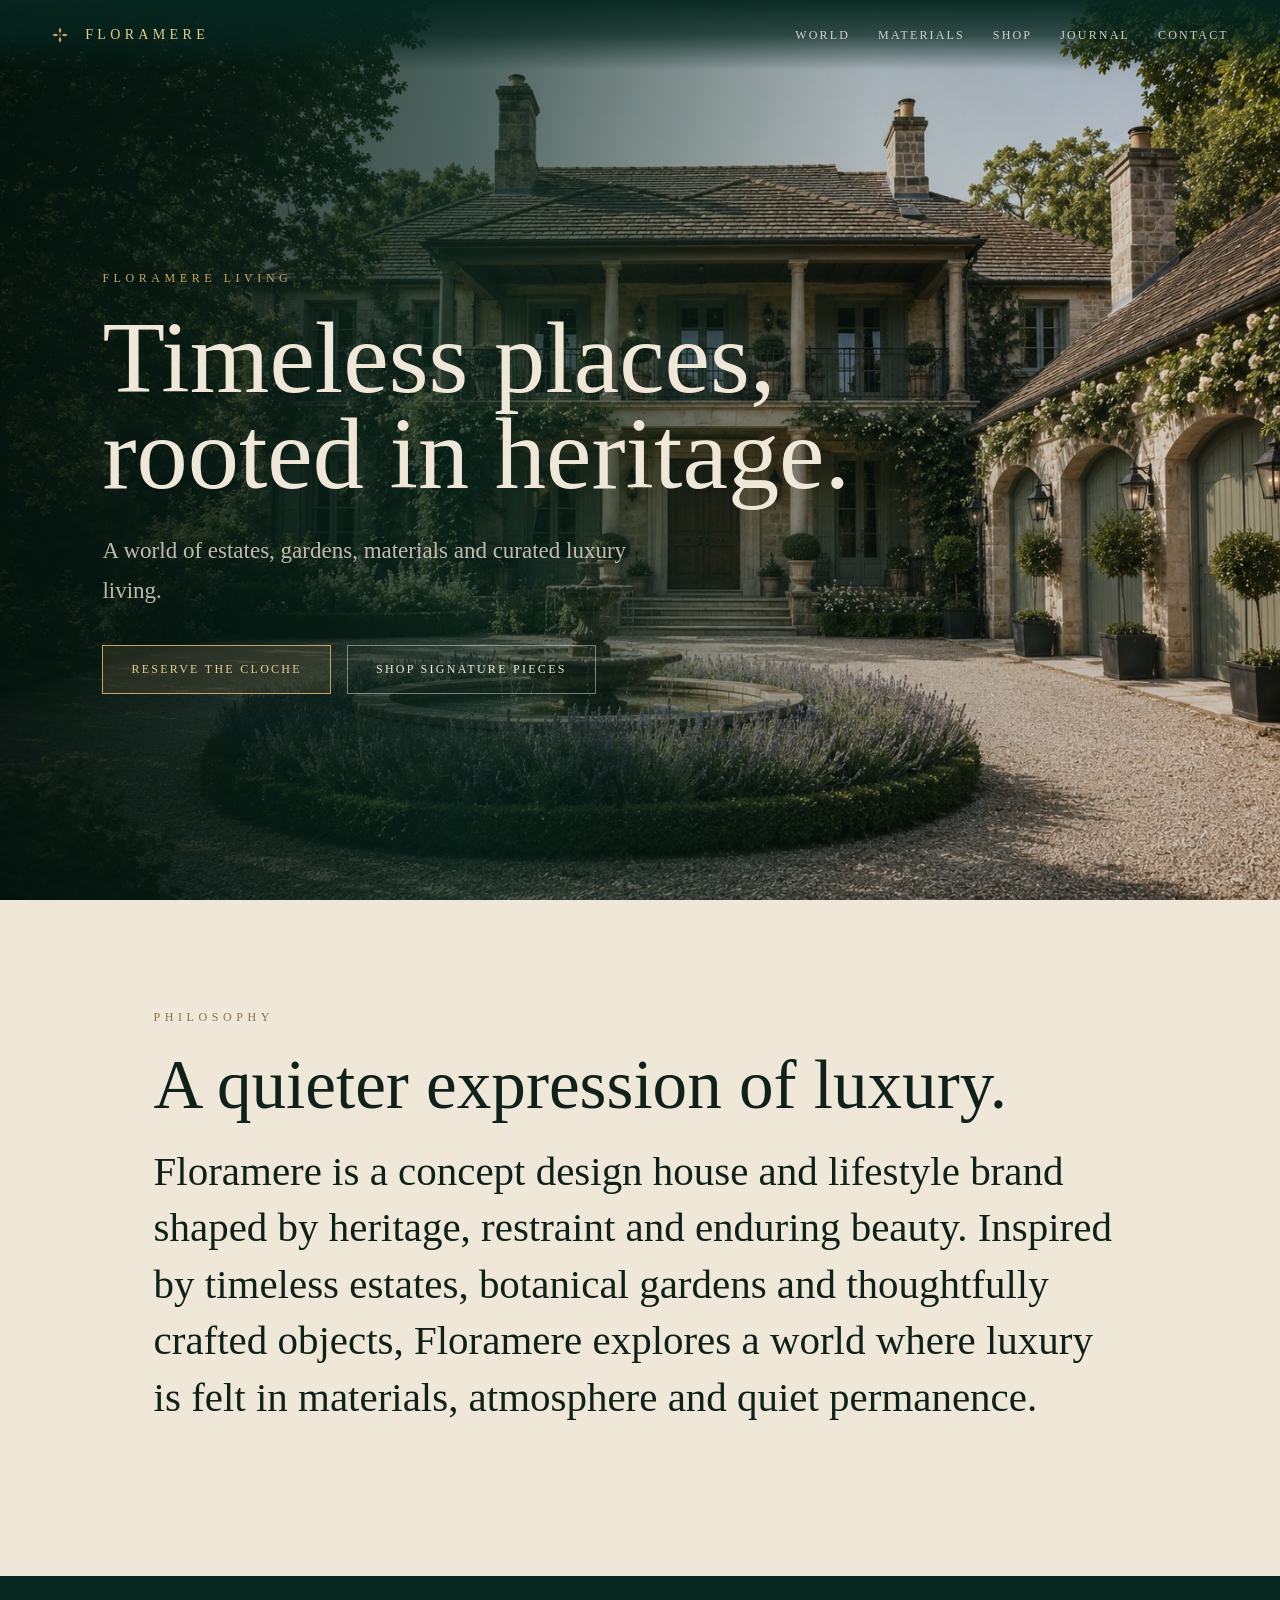
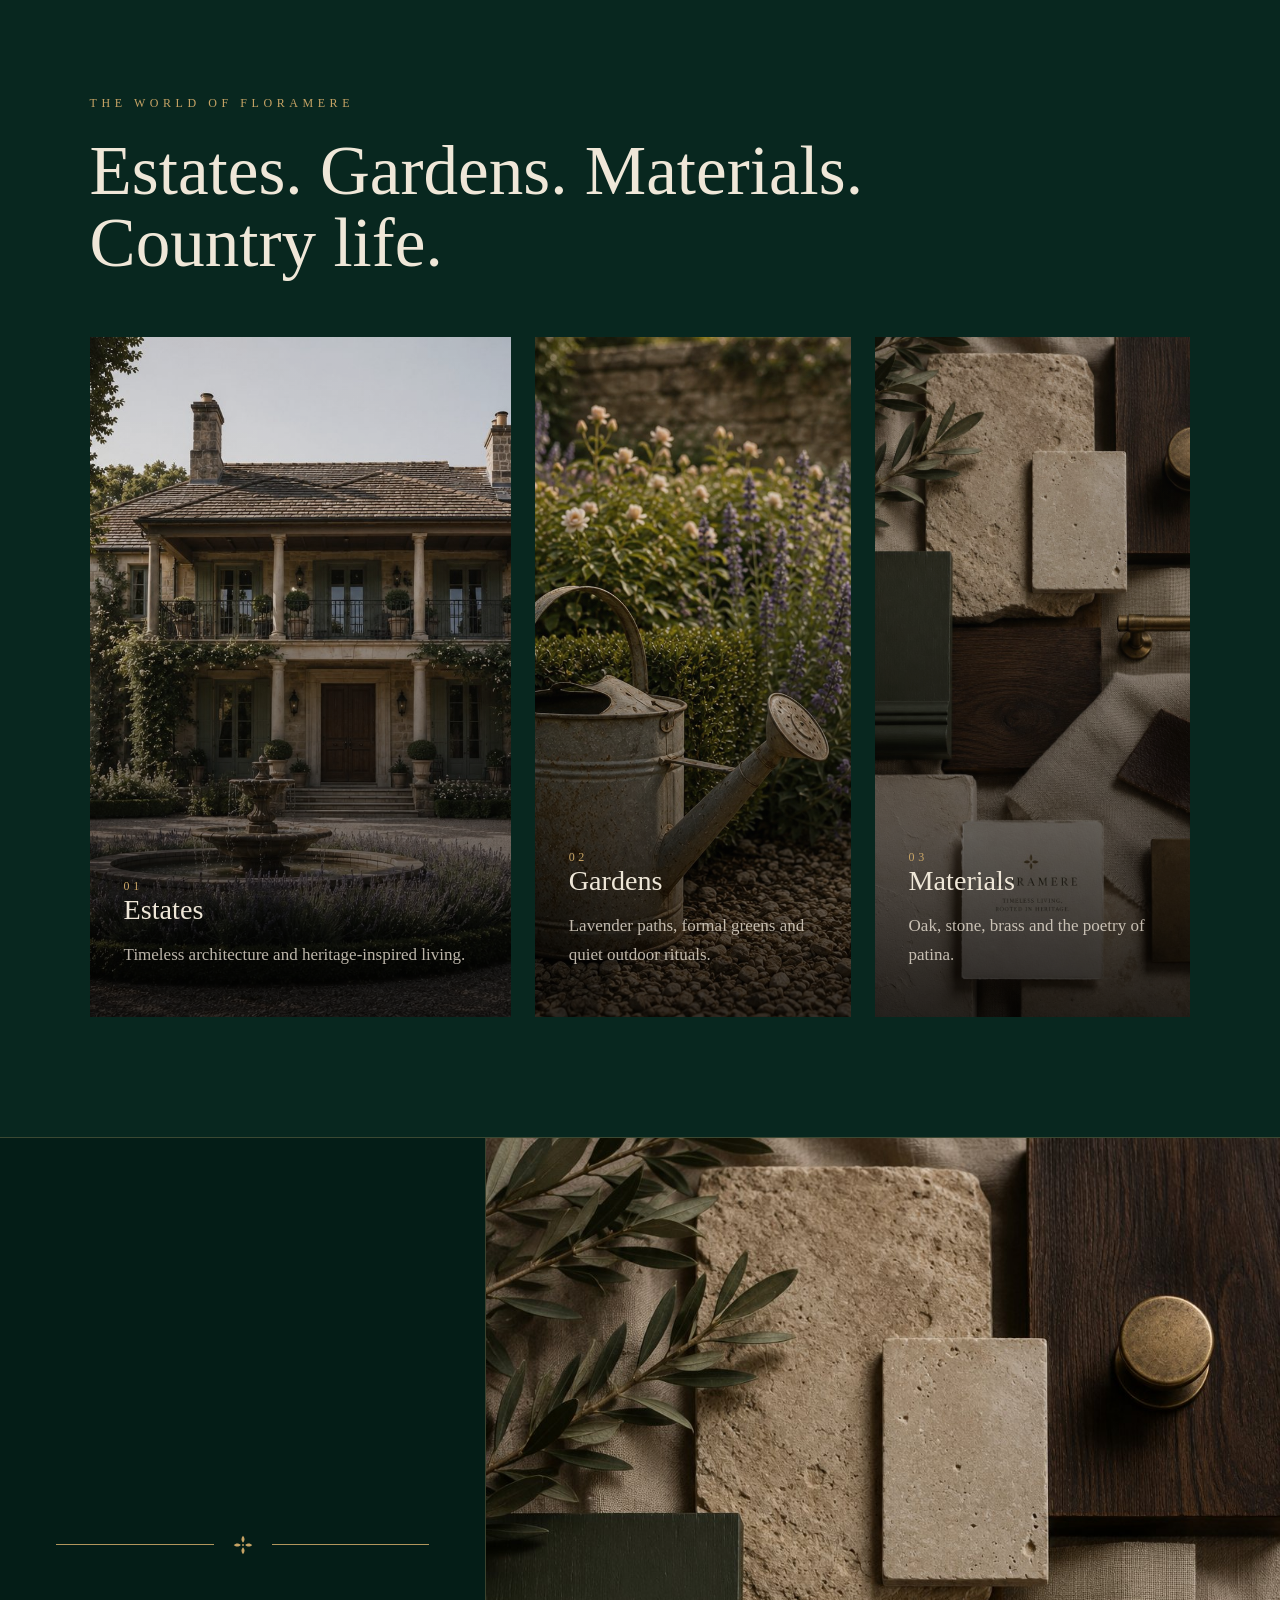
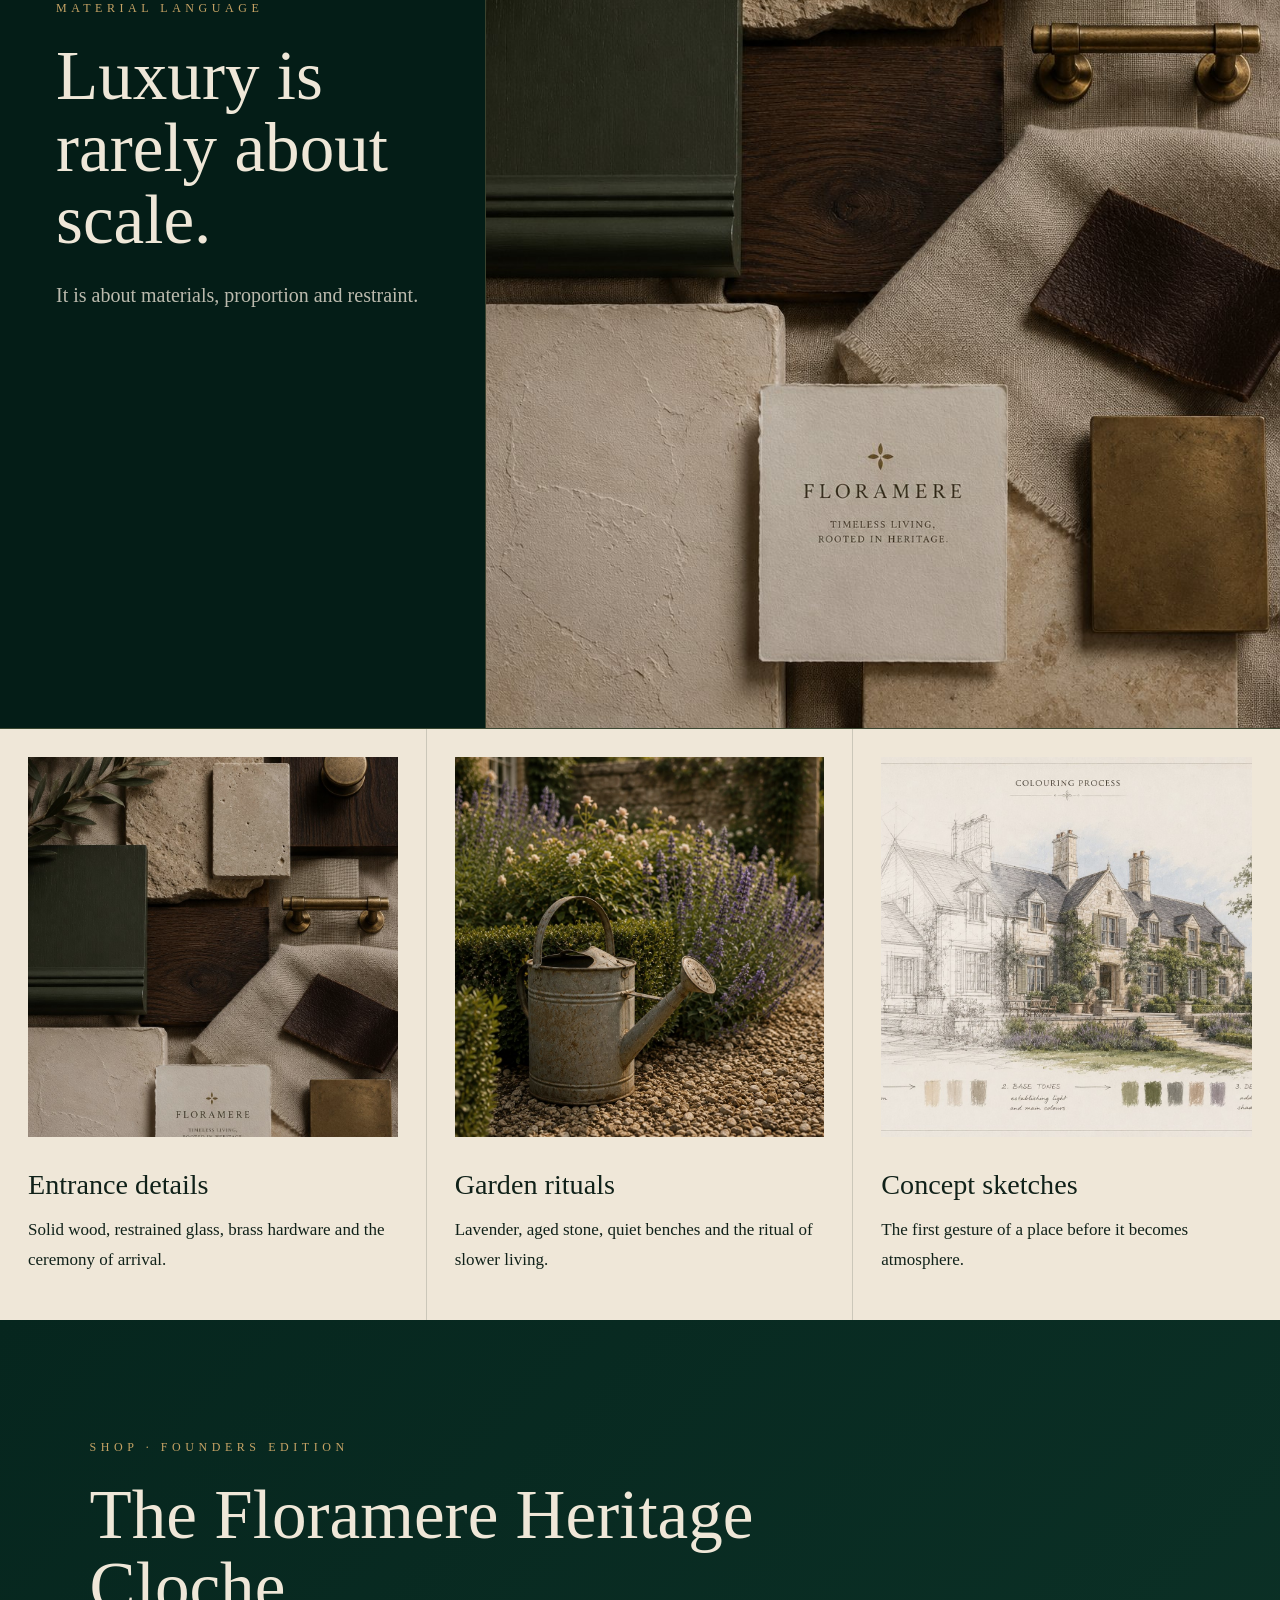
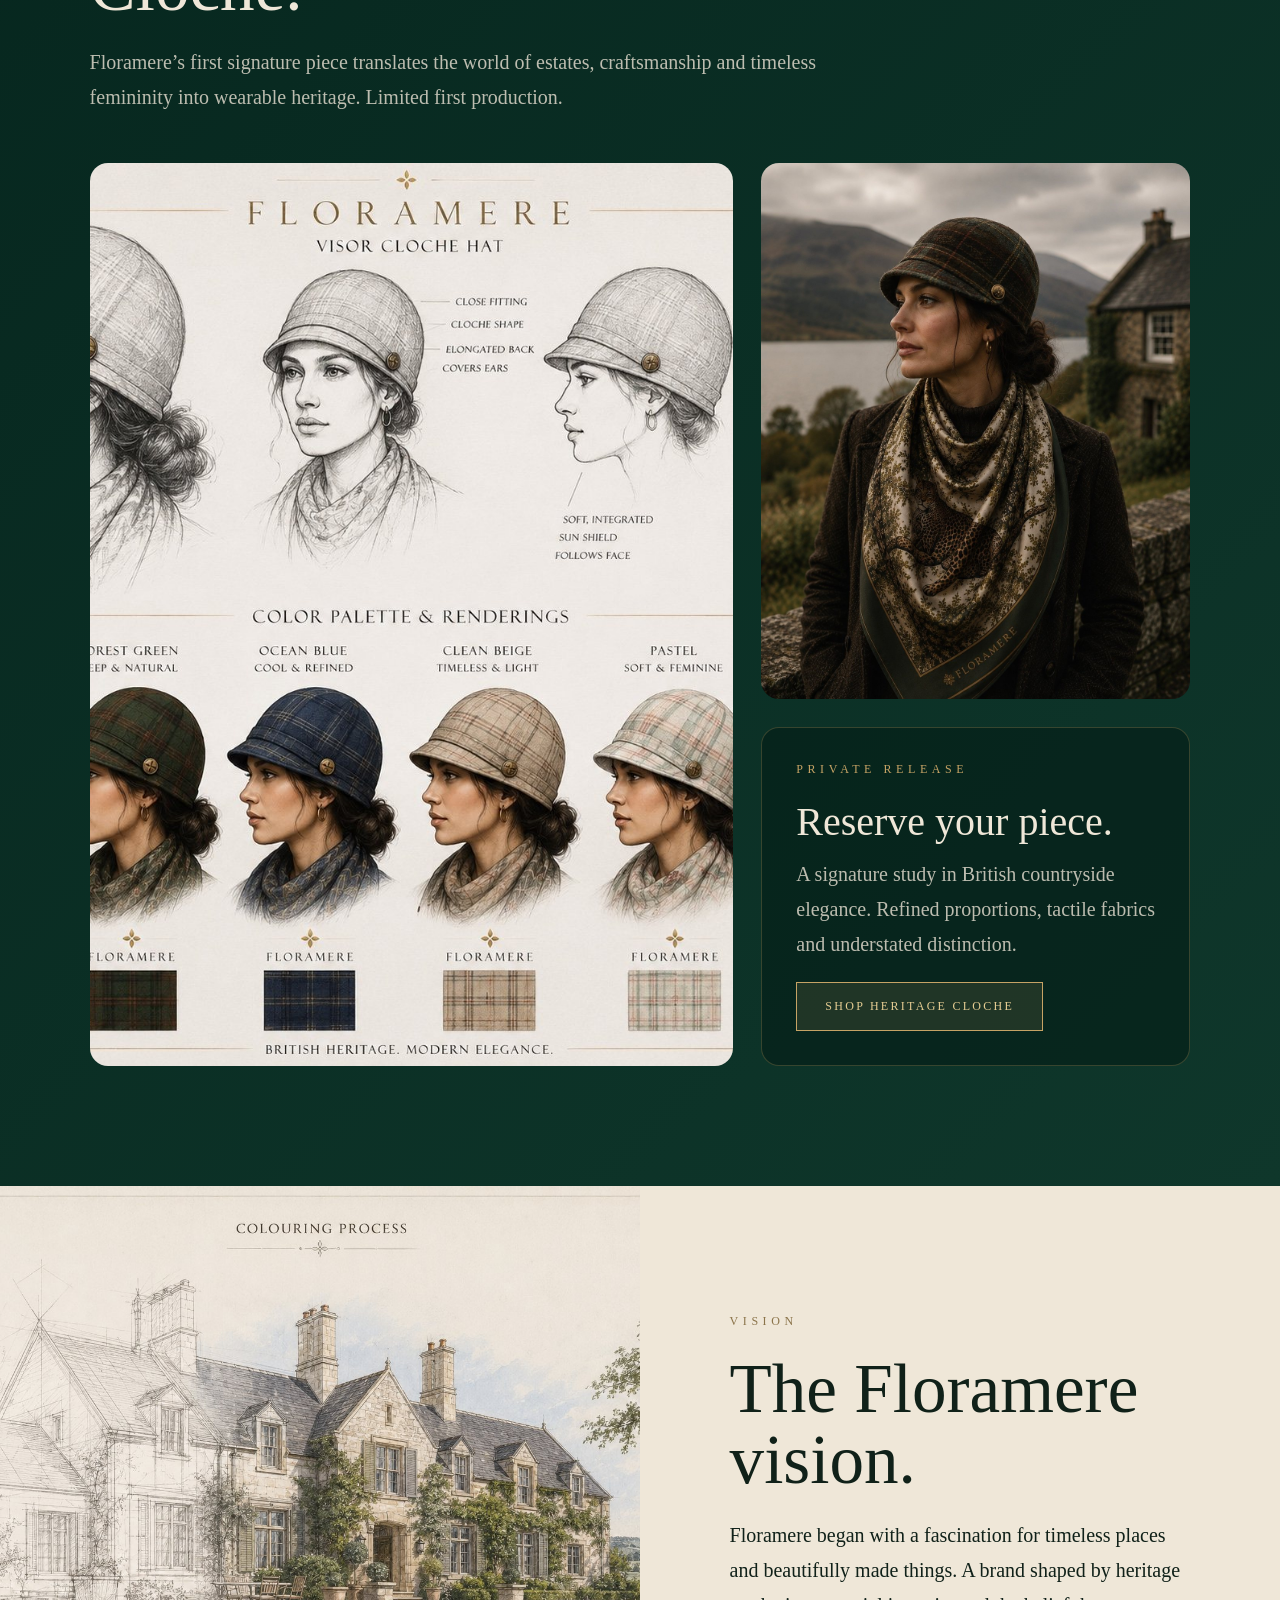
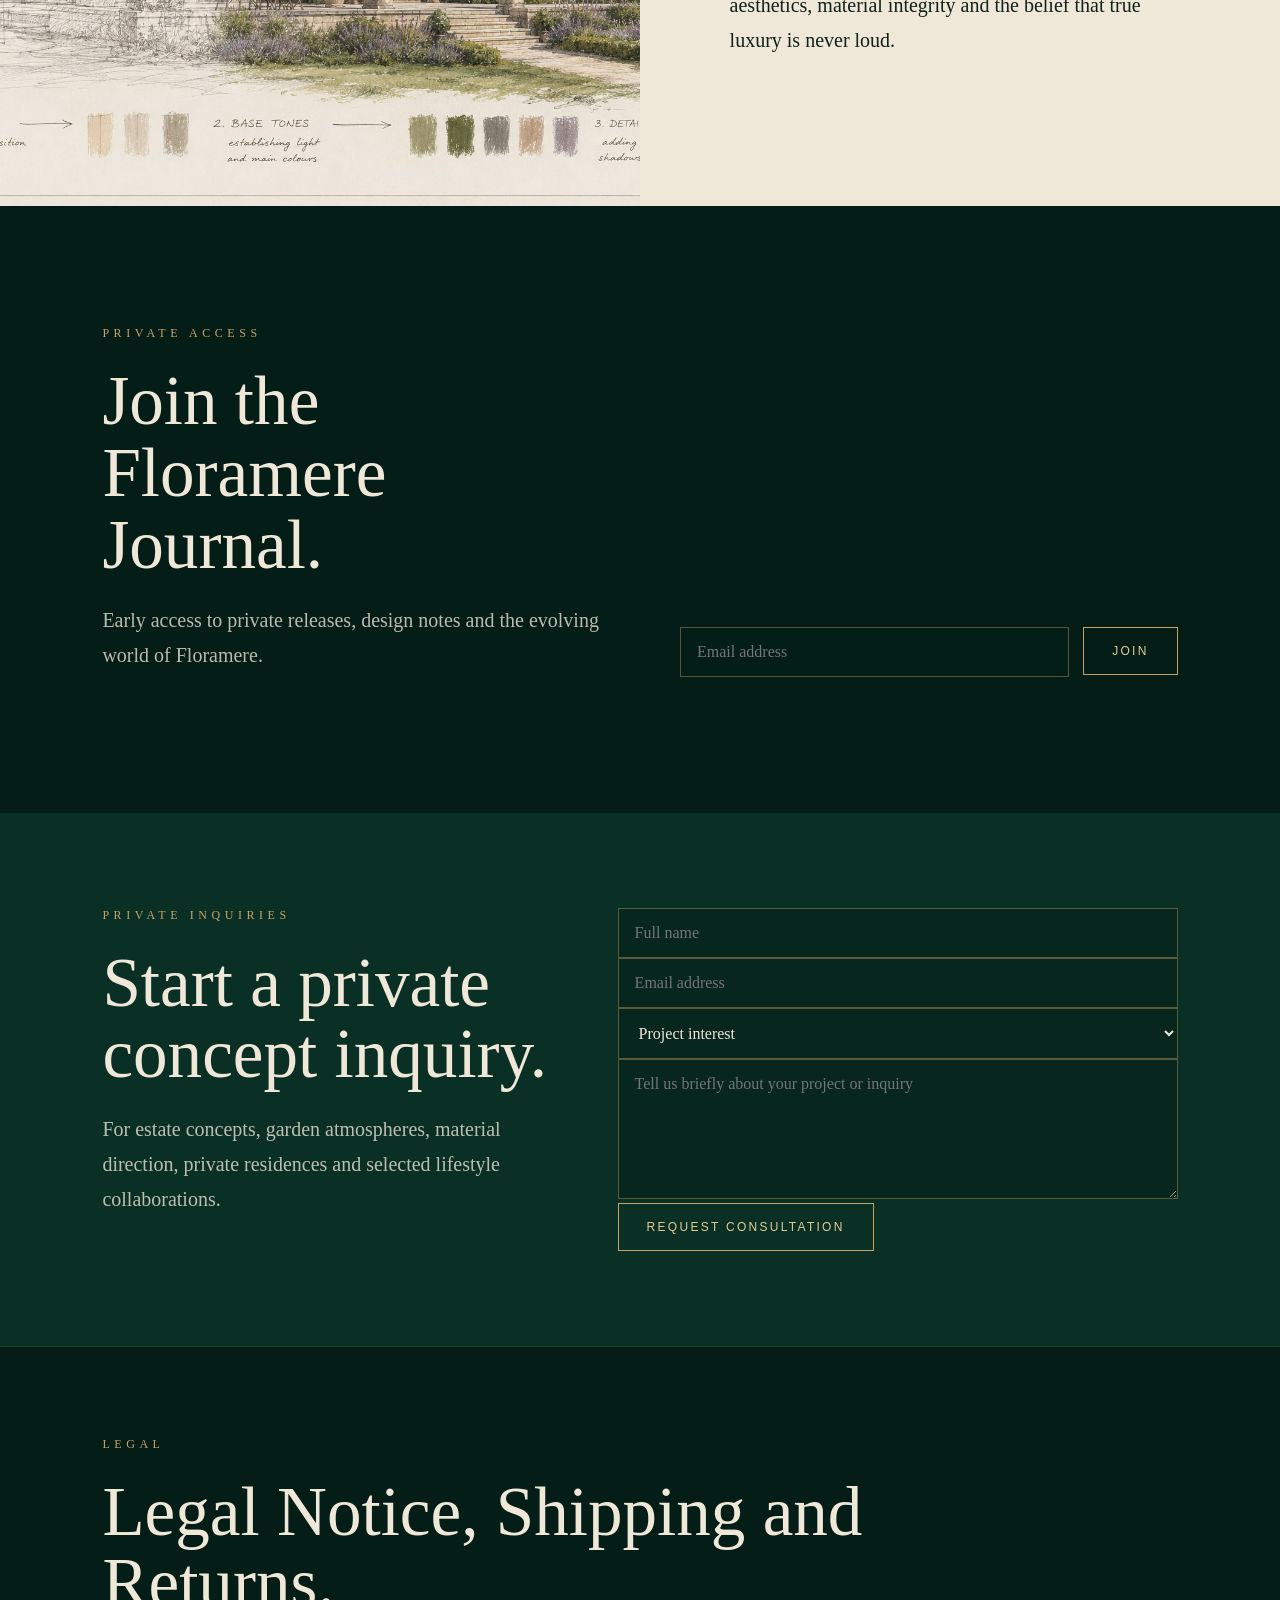
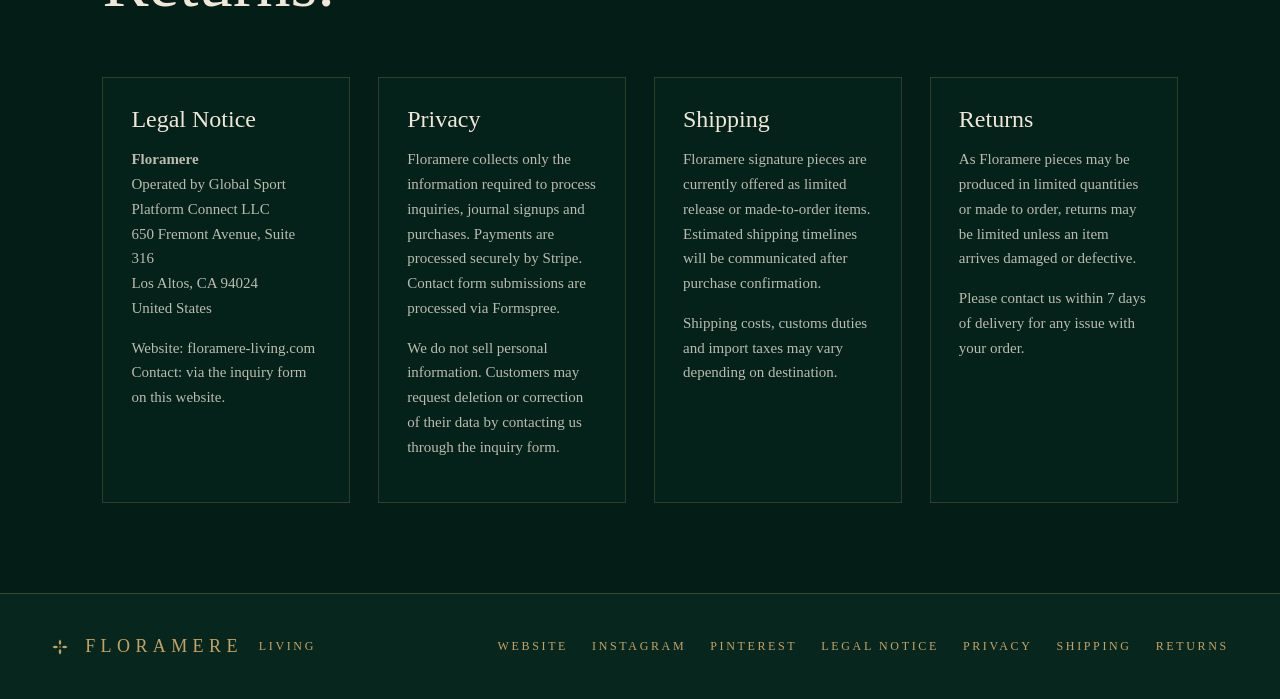
==== index.html @ 94f35c00 "Rollback to full Floramere shop page" ====
<!doctype html>
<html lang="en">
<head>
<meta charset="utf-8">
<meta name="viewport" content="width=device-width,initial-scale=1">
<title>Floramere Living</title>
<meta name="description" content="Floramere Living is a concept design house and lifestyle brand shaped by heritage, gardens, materials and quiet luxury.">
<link rel="icon" href="favicon.svg" type="image/svg+xml">
<style>
:root{--emerald:#06261e;--emerald2:#0a3025;--gold:#c6a365;--gold2:#e4cc92;--cream:#efe7d8;--ink:#102119;--muted:rgba(239,231,216,.78)}
*{box-sizing:border-box}html{scroll-behavior:smooth}body{margin:0;background:var(--emerald);color:var(--cream);font-family:Georgia,"Times New Roman",serif}
a{color:inherit}.symbol{width:18px;height:18px;color:var(--gold);display:inline-block;vertical-align:middle;flex:0 0 18px}
.nav{position:fixed;top:0;left:0;right:0;z-index:50;display:flex;justify-content:space-between;align-items:center;padding:26px clamp(24px,4vw,64px);background:linear-gradient(to bottom,rgba(6,38,30,.96),rgba(6,38,30,.72),transparent)}
.brand{display:flex;align-items:center;gap:16px;text-decoration:none;color:var(--gold2);letter-spacing:.31em;font-size:14px}.nav nav{display:flex;gap:28px}.nav nav a{color:rgba(239,231,216,.86);text-decoration:none;text-transform:uppercase;letter-spacing:.18em;font-size:12px}
.hero{min-height:100vh;position:relative;display:flex;align-items:center;padding:155px clamp(28px,8vw,120px) 90px;background-image:linear-gradient(90deg,rgba(4,20,15,.88) 0%,rgba(6,38,30,.68) 36%,rgba(6,38,30,.20) 68%,rgba(6,38,30,.06) 100%),url('hero-estate.jpg');background-size:cover;background-position:center;background-repeat:no-repeat}
.hero-copy{max-width:820px;position:relative;z-index:2}.eyebrow{color:var(--gold);text-transform:uppercase;letter-spacing:.38em;font-size:12px;margin-bottom:24px}.eyebrow.dark{color:#8b744a}
h1,h2,h3,p{margin-top:0}h1{font-size:clamp(54px,8vw,116px);font-weight:400;line-height:.94;margin-bottom:28px}h2{font-size:clamp(38px,5.4vw,72px);font-weight:400;line-height:1.04;margin-bottom:22px}h3{font-size:clamp(25px,2.2vw,36px);font-weight:400;margin-bottom:14px}
p{font-size:20px;line-height:1.75;color:var(--muted)}.hero p{font-size:23px;max-width:560px}.hero-actions{display:flex;gap:16px;flex-wrap:wrap;margin-top:34px}
.button,button{display:inline-block;border:1px solid var(--gold);padding:16px 28px;text-decoration:none;color:var(--gold2);background:transparent;text-transform:uppercase;letter-spacing:.19em;font-size:12px;cursor:pointer}.button.primary,button:hover,.button:hover{background:rgba(198,163,101,.13)}.button.ghost{border-color:rgba(239,231,216,.48);color:var(--cream)}
.philosophy{padding:110px clamp(28px,12vw,180px);background:var(--cream);color:var(--ink)}.philosophy h2,.philosophy p{color:var(--ink)}.philosophy p{font-size:clamp(27px,3.2vw,46px);line-height:1.38;max-width:1180px}
.world{padding:120px clamp(28px,7vw,110px);background:#08271f}.section-title{max-width:900px;margin-bottom:58px}.world-grid{display:grid;grid-template-columns:1.2fr .9fr .9fr;gap:24px}
.world-card{position:relative;overflow:hidden;min-height:560px;background:#041d17}.world-card.large{min-height:680px}.world-card img{position:absolute;inset:0;width:100%;height:100%;object-fit:cover;filter:saturate(.9) contrast(.97)}.world-card:after{content:"";position:absolute;inset:0;background:linear-gradient(to top,rgba(0,0,0,.76),rgba(0,0,0,.08) 65%)}.card-copy{position:absolute;z-index:2;left:34px;right:34px;bottom:30px}.world-card span{color:var(--gold);letter-spacing:.3em;font-size:12px}.world-card p{font-size:17px;max-width:360px}
.materials{display:grid;grid-template-columns:38% 62%;min-height:720px;border-top:1px solid rgba(198,163,101,.28);border-bottom:1px solid rgba(198,163,101,.28)}.materials-copy{padding:90px 56px;background:#041d17;display:flex;flex-direction:column;justify-content:center;border-right:1px solid rgba(198,163,101,.28)}
.lockup{display:grid;grid-template-columns:1fr auto 1fr;align-items:center;gap:18px;margin-bottom:45px;color:var(--gold)}.lockup:before,.lockup:after{content:"";height:1px;background:var(--gold);opacity:.9}.lockup .symbol{width:22px;height:22px}.material-visual img{width:100%;height:100%;object-fit:cover;display:block}
.details{display:grid;grid-template-columns:repeat(3,1fr);background:var(--cream);color:var(--ink)}.details article{padding:28px;border-right:1px solid rgba(16,33,25,.16)}.details article:last-child{border-right:0}.details img{width:100%;height:380px;object-fit:cover;margin-bottom:28px;filter:saturate(.9)}.details h3,.details p{color:var(--ink)}.details p{font-size:17px}
.collections{padding:120px clamp(28px,7vw,110px);background:linear-gradient(135deg,#06261e,#0f372b)}.collections-copy{max-width:760px;margin-bottom:48px}.signature-grid{display:grid;grid-template-columns:1.5fr 1fr;gap:28px;align-items:stretch}.signature-grid img{width:100%;height:100%;object-fit:cover;border-radius:18px;display:block}.signature-side{display:grid;gap:28px;grid-template-rows:1fr auto}.signature-card{background:rgba(4,29,23,.6);border:1px solid rgba(198,163,101,.25);padding:34px;border-radius:18px}.signature-card h3{font-size:40px;line-height:1.05;margin:12px 0 14px}
.founder{display:grid;grid-template-columns:1fr 1fr;background:var(--cream);color:var(--ink)}.founder img{width:100%;height:100%;min-height:620px;object-fit:cover}.founder-copy{padding:100px clamp(34px,7vw,110px);align-self:center}.founder-copy h2,.founder-copy p{color:var(--ink)}
.journal{display:grid;grid-template-columns:1fr 1fr;gap:80px;align-items:end;padding:120px clamp(28px,8vw,120px);background:#041d17}.journal form{display:grid;grid-template-columns:1fr auto;gap:14px;align-items:start}.journal input,.contact input,.contact select,.contact textarea{width:100%;border:1px solid rgba(198,163,101,.42);background:rgba(4,29,23,.45);color:var(--cream);padding:15px 16px;font:16px Georgia,"Times New Roman",serif;outline:none}.form-status{grid-column:1/-1;margin:2px 0 0;font-size:14px;color:var(--gold2)}
.contact{display:grid;grid-template-columns:1fr minmax(320px,560px);gap:70px;align-items:start;padding:95px clamp(28px,8vw,120px);background:var(--emerald2)}.contact textarea{min-height:140px;resize:vertical}
.legal{padding:90px clamp(28px,8vw,120px);background:#041d17;border-top:1px solid rgba(198,163,101,.22)}.legal-grid{display:grid;grid-template-columns:repeat(4,1fr);gap:28px}.legal-card{border:1px solid rgba(198,163,101,.22);padding:28px;background:rgba(6,38,30,.45)}.legal-card h3{font-size:24px}.legal-card p{font-size:15px;line-height:1.65}
footer{display:flex;justify-content:space-between;gap:30px;align-items:center;padding:42px clamp(28px,4vw,64px);border-top:1px solid rgba(198,163,101,.28);color:var(--gold);text-transform:uppercase;letter-spacing:.22em;font-size:12px}.footer-brand{display:flex;align-items:center;gap:16px}footer strong{font-weight:400;font-size:18px;letter-spacing:.3em}.footer-links{display:flex;gap:24px;flex-wrap:wrap}.footer-links a{color:var(--gold);text-decoration:none}
@media(max-width:980px){.nav nav{display:none}.world-grid,.materials,.founder,.journal,.contact,.signature-grid,.legal-grid{grid-template-columns:1fr}.details{grid-template-columns:1fr 1fr}.world-card.large,.world-card{min-height:500px}.signature-card h3{font-size:30px}}
@media(max-width:640px){.nav{padding:22px 24px}.brand{font-size:13px}.hero{padding:135px 26px 70px;background-position:center}.world,.collections,.journal,.contact,.legal{padding:80px 26px}.philosophy{padding:78px 26px}.world-grid,.details{grid-template-columns:1fr}.world-card,.world-card.large{min-height:430px}.details article{border-right:0;border-bottom:1px solid rgba(16,33,25,.16)}.journal form{grid-template-columns:1fr}.journal button,.contact button{width:100%}footer{display:block;line-height:2.2}.footer-links{display:block}}
</style></head>

<body>
<header class="nav">
<a class="brand" href="#top">
<svg class="symbol" viewBox="0 0 100 100"><g fill="currentColor"><path d="M50 8 C59 18,60 29,50 40 C40 29,41 18,50 8Z"/><path d="M92 50 C82 59,71 60,60 50 C71 40,82 41,92 50Z"/><path d="M50 92 C41 82,40 71,50 60 C60 71,59 82,50 92Z"/><path d="M8 50 C18 41,29 40,40 50 C29 60,18 59,8 50Z"/><circle cx="50" cy="50" r="4.2"/></g></svg>
<span>FLORAMERE</span>
</a>
<nav>
<a href="#world">World</a>
<a href="#materials">Materials</a>
<a href="#collections">Shop</a>
<a href="#journal">Journal</a>
<a href="#contact">Contact</a>
</nav>
</header>

<main id="top">
<section class="hero">
<div class="hero-copy">
<div class="eyebrow">Floramere Living</div>
<h1>Timeless places,<br>rooted in heritage.</h1>
<p>A world of estates, gardens, materials and curated luxury living.</p>
<div class="hero-actions">
<a class="button primary" href="https://buy.stripe.com/00w3cvcZW9uw9nacsJ1Fe00" target="_blank" rel="noopener">Reserve the Cloche</a>
<a class="button ghost" href="#collections">Shop Signature Pieces</a>
</div>
</div>
</section>

<section class="philosophy">
<div class="eyebrow dark">Philosophy</div>
<h2>A quieter expression of luxury.</h2>
<p>Floramere is a concept design house and lifestyle brand shaped by heritage, restraint and enduring beauty. Inspired by timeless estates, botanical gardens and thoughtfully crafted objects, Floramere explores a world where luxury is felt in materials, atmosphere and quiet permanence.</p>
</section>

<section class="world" id="world">
<div class="section-title">
<div class="eyebrow">The World of Floramere</div>
<h2>Estates. Gardens. Materials. Country life.</h2>
</div>
<div class="world-grid">
<article class="world-card large"><img src="hero-estate.jpg"><div class="card-copy"><span>01</span><h3>Estates</h3><p>Timeless architecture and heritage-inspired living.</p></div></article>
<article class="world-card"><img src="garden.jpg"><div class="card-copy"><span>02</span><h3>Gardens</h3><p>Lavender paths, formal greens and quiet outdoor rituals.</p></div></article>
<article class="world-card"><img src="materials.jpg"><div class="card-copy"><span>03</span><h3>Materials</h3><p>Oak, stone, brass and the poetry of patina.</p></div></article>
</div>
</section>

<section class="materials" id="materials">
<div class="materials-copy">
<div class="lockup"><svg class="symbol" viewBox="0 0 100 100"><g fill="currentColor"><path d="M50 8 C59 18,60 29,50 40 C40 29,41 18,50 8Z"/><path d="M92 50 C82 59,71 60,60 50 C71 40,82 41,92 50Z"/><path d="M50 92 C41 82,40 71,50 60 C60 71,59 82,50 92Z"/><path d="M8 50 C18 41,29 40,40 50 C29 60,18 59,8 50Z"/><circle cx="50" cy="50" r="4.2"/></g></svg></div>
<div class="eyebrow">Material Language</div>
<h2>Luxury is rarely about scale.</h2>
<p>It is about materials, proportion and restraint.</p>
</div>
<div class="material-visual"><img src="materials.jpg"></div>
</section>

<section class="details">
<article><img src="materials.jpg"><h3>Entrance details</h3><p>Solid wood, restrained glass, brass hardware and the ceremony of arrival.</p></article>
<article><img src="garden.jpg"><h3>Garden rituals</h3><p>Lavender, aged stone, quiet benches and the ritual of slower living.</p></article>
<article><img src="sketch.jpg"><h3>Concept sketches</h3><p>The first gesture of a place before it becomes atmosphere.</p></article>
</section>

<section class="collections" id="collections">
<div class="collections-copy">
<div class="eyebrow">Shop · Founders Edition</div>
<h2>The Floramere Heritage Cloche.</h2>
<p>Floramere’s first signature piece translates the world of estates, craftsmanship and timeless femininity into wearable heritage. Limited first production.</p>
</div>
<div class="signature-grid">
<div><img src="hat-concept.jpg"></div>
<div class="signature-side">
<img src="hat-editorial.jpg">
<div class="signature-card">
<div class="eyebrow">Private Release</div>
<h3>Reserve your piece.</h3>
<p>A signature study in British countryside elegance. Refined proportions, tactile fabrics and understated distinction.</p>
<a class="button primary" href="https://buy.stripe.com/00w3cvcZW9uw9nacsJ1Fe00" target="_blank" rel="noopener">Shop Heritage Cloche</a>
</div>
</div>
</div>
</section>

<section class="founder">
<img src="sketch.jpg">
<div class="founder-copy">
<div class="eyebrow dark">Vision</div>
<h2>The Floramere vision.</h2>
<p>Floramere began with a fascination for timeless places and beautifully made things. A brand shaped by heritage aesthetics, material integrity and the belief that true luxury is never loud.</p>
</div>
</section>

<section class="journal" id="journal">
<div>
<div class="eyebrow">Private Access</div>
<h2>Join the Floramere Journal.</h2>
<p>Early access to private releases, design notes and the evolving world of Floramere.</p>
</div>
<form action="https://formspree.io/f/xykoodng" method="POST">
<input type="email" name="email" placeholder="Email address" required>
<button type="submit">Join</button>
<p class="form-status"></p>
</form>
</section>

<section class="contact" id="contact">
<div>
<div class="eyebrow">Private Inquiries</div>
<h2>Start a private concept inquiry.</h2>
<p>For estate concepts, garden atmospheres, material direction, private residences and selected lifestyle collaborations.</p>
</div>
<form action="https://formspree.io/f/xykoodng" method="POST">
<input type="text" name="name" placeholder="Full name" required>
<input type="email" name="email" placeholder="Email address" required>
<select name="interest">
<option>Project interest</option>
<option>Estate Concept Design</option>
<option>Garden Design</option>
<option>Material Direction</option>
<option>Product / Collaboration</option>
</select>
<textarea name="message" placeholder="Tell us briefly about your project or inquiry"></textarea>
<button type="submit">Request Consultation</button>
</form>
</section>

<section class="legal" id="legal">
<div class="section-title">
<div class="eyebrow">Legal</div>
<h2>Legal Notice, Shipping and Returns.</h2>
</div>
<div class="legal-grid">
<div class="legal-card" id="impressum">
<h3>Legal Notice</h3>
<p><strong>Floramere</strong><br>
Operated by Global Sport Platform Connect LLC<br>
650 Fremont Avenue, Suite 316<br>
Los Altos, CA 94024<br>
United States</p>
<p>Website: floramere-living.com<br>
Contact: via the inquiry form on this website.</p>
</div>

<div class="legal-card" id="privacy">
<h3>Privacy</h3>
<p>Floramere collects only the information required to process inquiries, journal signups and purchases. Payments are processed securely by Stripe. Contact form submissions are processed via Formspree.</p>
<p>We do not sell personal information. Customers may request deletion or correction of their data by contacting us through the inquiry form.</p>
</div>

<div class="legal-card" id="shipping">
<h3>Shipping</h3>
<p>Floramere signature pieces are currently offered as limited release or made-to-order items. Estimated shipping timelines will be communicated after purchase confirmation.</p>
<p>Shipping costs, customs duties and import taxes may vary depending on destination.</p>
</div>

<div class="legal-card" id="returns">
<h3>Returns</h3>
<p>As Floramere pieces may be produced in limited quantities or made to order, returns may be limited unless an item arrives damaged or defective.</p>
<p>Please contact us within 7 days of delivery for any issue with your order.</p>
</div>
</div>
</section>
</main>

<footer>
<div class="footer-brand">
<svg class="symbol" viewBox="0 0 100 100"><g fill="currentColor"><path d="M50 8 C59 18,60 29,50 40 C40 29,41 18,50 8Z"/><path d="M92 50 C82 59,71 60,60 50 C71 40,82 41,92 50Z"/><path d="M50 92 C41 82,40 71,50 60 C60 71,59 82,50 92Z"/><path d="M8 50 C18 41,29 40,40 50 C29 60,18 59,8 50Z"/><circle cx="50" cy="50" r="4.2"/></g></svg>
<strong>FLORAMERE</strong><span>Living</span>
</div>
<div class="footer-links">
<a href="https://floramere-living.com">Website</a>
<a href="https://instagram.com/floramere.living" target="_blank">Instagram</a>
<a href="https://pinterest.com/floramereliving" target="_blank">Pinterest</a>
<a href="#impressum">Legal Notice</a>
<a href="#privacy">Privacy</a>
<a href="#shipping">Shipping</a>
<a href="#returns">Returns</a>
</div>
</footer>
</body>
</html>
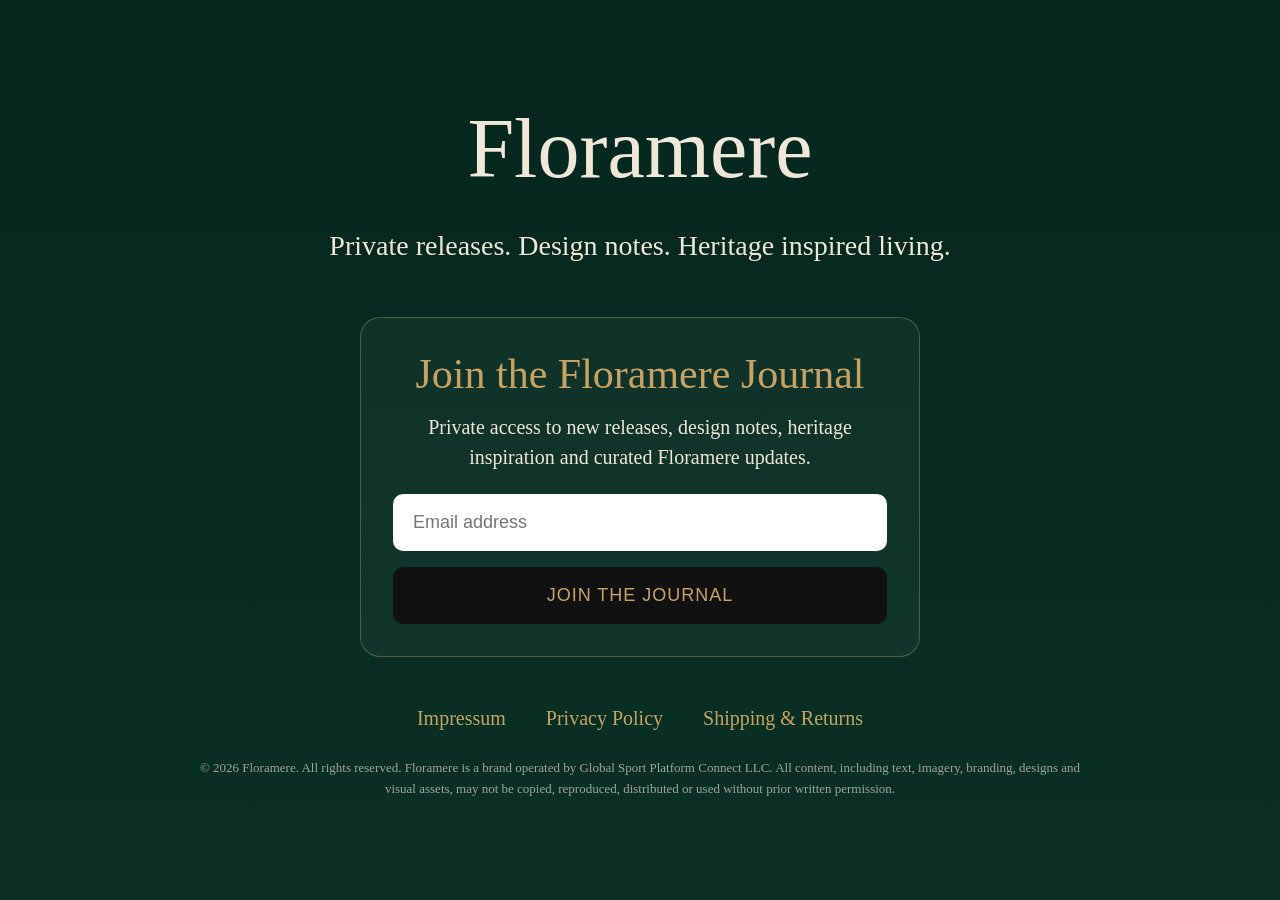
==== commit d4b4ab5d: "restore final floramere version" ====
--- a/index.html
+++ b/index.html
@@ -1,215 +1,48 @@
-<!doctype html>
+<!DOCTYPE html>
 <html lang="en">
 <head>
-<meta charset="utf-8">
-<meta name="viewport" content="width=device-width,initial-scale=1">
-<title>Floramere Living</title>
-<meta name="description" content="Floramere Living is a concept design house and lifestyle brand shaped by heritage, gardens, materials and quiet luxury.">
-<link rel="icon" href="favicon.svg" type="image/svg+xml">
+<meta charset="UTF-8">
+<meta name="viewport" content="width=device-width, initial-scale=1.0">
+<title>Floramere</title>
 <style>
-:root{--emerald:#06261e;--emerald2:#0a3025;--gold:#c6a365;--gold2:#e4cc92;--cream:#efe7d8;--ink:#102119;--muted:rgba(239,231,216,.78)}
-*{box-sizing:border-box}html{scroll-behavior:smooth}body{margin:0;background:var(--emerald);color:var(--cream);font-family:Georgia,"Times New Roman",serif}
-a{color:inherit}.symbol{width:18px;height:18px;color:var(--gold);display:inline-block;vertical-align:middle;flex:0 0 18px}
-.nav{position:fixed;top:0;left:0;right:0;z-index:50;display:flex;justify-content:space-between;align-items:center;padding:26px clamp(24px,4vw,64px);background:linear-gradient(to bottom,rgba(6,38,30,.96),rgba(6,38,30,.72),transparent)}
-.brand{display:flex;align-items:center;gap:16px;text-decoration:none;color:var(--gold2);letter-spacing:.31em;font-size:14px}.nav nav{display:flex;gap:28px}.nav nav a{color:rgba(239,231,216,.86);text-decoration:none;text-transform:uppercase;letter-spacing:.18em;font-size:12px}
-.hero{min-height:100vh;position:relative;display:flex;align-items:center;padding:155px clamp(28px,8vw,120px) 90px;background-image:linear-gradient(90deg,rgba(4,20,15,.88) 0%,rgba(6,38,30,.68) 36%,rgba(6,38,30,.20) 68%,rgba(6,38,30,.06) 100%),url('hero-estate.jpg');background-size:cover;background-position:center;background-repeat:no-repeat}
-.hero-copy{max-width:820px;position:relative;z-index:2}.eyebrow{color:var(--gold);text-transform:uppercase;letter-spacing:.38em;font-size:12px;margin-bottom:24px}.eyebrow.dark{color:#8b744a}
-h1,h2,h3,p{margin-top:0}h1{font-size:clamp(54px,8vw,116px);font-weight:400;line-height:.94;margin-bottom:28px}h2{font-size:clamp(38px,5.4vw,72px);font-weight:400;line-height:1.04;margin-bottom:22px}h3{font-size:clamp(25px,2.2vw,36px);font-weight:400;margin-bottom:14px}
-p{font-size:20px;line-height:1.75;color:var(--muted)}.hero p{font-size:23px;max-width:560px}.hero-actions{display:flex;gap:16px;flex-wrap:wrap;margin-top:34px}
-.button,button{display:inline-block;border:1px solid var(--gold);padding:16px 28px;text-decoration:none;color:var(--gold2);background:transparent;text-transform:uppercase;letter-spacing:.19em;font-size:12px;cursor:pointer}.button.primary,button:hover,.button:hover{background:rgba(198,163,101,.13)}.button.ghost{border-color:rgba(239,231,216,.48);color:var(--cream)}
-.philosophy{padding:110px clamp(28px,12vw,180px);background:var(--cream);color:var(--ink)}.philosophy h2,.philosophy p{color:var(--ink)}.philosophy p{font-size:clamp(27px,3.2vw,46px);line-height:1.38;max-width:1180px}
-.world{padding:120px clamp(28px,7vw,110px);background:#08271f}.section-title{max-width:900px;margin-bottom:58px}.world-grid{display:grid;grid-template-columns:1.2fr .9fr .9fr;gap:24px}
-.world-card{position:relative;overflow:hidden;min-height:560px;background:#041d17}.world-card.large{min-height:680px}.world-card img{position:absolute;inset:0;width:100%;height:100%;object-fit:cover;filter:saturate(.9) contrast(.97)}.world-card:after{content:"";position:absolute;inset:0;background:linear-gradient(to top,rgba(0,0,0,.76),rgba(0,0,0,.08) 65%)}.card-copy{position:absolute;z-index:2;left:34px;right:34px;bottom:30px}.world-card span{color:var(--gold);letter-spacing:.3em;font-size:12px}.world-card p{font-size:17px;max-width:360px}
-.materials{display:grid;grid-template-columns:38% 62%;min-height:720px;border-top:1px solid rgba(198,163,101,.28);border-bottom:1px solid rgba(198,163,101,.28)}.materials-copy{padding:90px 56px;background:#041d17;display:flex;flex-direction:column;justify-content:center;border-right:1px solid rgba(198,163,101,.28)}
-.lockup{display:grid;grid-template-columns:1fr auto 1fr;align-items:center;gap:18px;margin-bottom:45px;color:var(--gold)}.lockup:before,.lockup:after{content:"";height:1px;background:var(--gold);opacity:.9}.lockup .symbol{width:22px;height:22px}.material-visual img{width:100%;height:100%;object-fit:cover;display:block}
-.details{display:grid;grid-template-columns:repeat(3,1fr);background:var(--cream);color:var(--ink)}.details article{padding:28px;border-right:1px solid rgba(16,33,25,.16)}.details article:last-child{border-right:0}.details img{width:100%;height:380px;object-fit:cover;margin-bottom:28px;filter:saturate(.9)}.details h3,.details p{color:var(--ink)}.details p{font-size:17px}
-.collections{padding:120px clamp(28px,7vw,110px);background:linear-gradient(135deg,#06261e,#0f372b)}.collections-copy{max-width:760px;margin-bottom:48px}.signature-grid{display:grid;grid-template-columns:1.5fr 1fr;gap:28px;align-items:stretch}.signature-grid img{width:100%;height:100%;object-fit:cover;border-radius:18px;display:block}.signature-side{display:grid;gap:28px;grid-template-rows:1fr auto}.signature-card{background:rgba(4,29,23,.6);border:1px solid rgba(198,163,101,.25);padding:34px;border-radius:18px}.signature-card h3{font-size:40px;line-height:1.05;margin:12px 0 14px}
-.founder{display:grid;grid-template-columns:1fr 1fr;background:var(--cream);color:var(--ink)}.founder img{width:100%;height:100%;min-height:620px;object-fit:cover}.founder-copy{padding:100px clamp(34px,7vw,110px);align-self:center}.founder-copy h2,.founder-copy p{color:var(--ink)}
-.journal{display:grid;grid-template-columns:1fr 1fr;gap:80px;align-items:end;padding:120px clamp(28px,8vw,120px);background:#041d17}.journal form{display:grid;grid-template-columns:1fr auto;gap:14px;align-items:start}.journal input,.contact input,.contact select,.contact textarea{width:100%;border:1px solid rgba(198,163,101,.42);background:rgba(4,29,23,.45);color:var(--cream);padding:15px 16px;font:16px Georgia,"Times New Roman",serif;outline:none}.form-status{grid-column:1/-1;margin:2px 0 0;font-size:14px;color:var(--gold2)}
-.contact{display:grid;grid-template-columns:1fr minmax(320px,560px);gap:70px;align-items:start;padding:95px clamp(28px,8vw,120px);background:var(--emerald2)}.contact textarea{min-height:140px;resize:vertical}
-.legal{padding:90px clamp(28px,8vw,120px);background:#041d17;border-top:1px solid rgba(198,163,101,.22)}.legal-grid{display:grid;grid-template-columns:repeat(4,1fr);gap:28px}.legal-card{border:1px solid rgba(198,163,101,.22);padding:28px;background:rgba(6,38,30,.45)}.legal-card h3{font-size:24px}.legal-card p{font-size:15px;line-height:1.65}
-footer{display:flex;justify-content:space-between;gap:30px;align-items:center;padding:42px clamp(28px,4vw,64px);border-top:1px solid rgba(198,163,101,.28);color:var(--gold);text-transform:uppercase;letter-spacing:.22em;font-size:12px}.footer-brand{display:flex;align-items:center;gap:16px}footer strong{font-weight:400;font-size:18px;letter-spacing:.3em}.footer-links{display:flex;gap:24px;flex-wrap:wrap}.footer-links a{color:var(--gold);text-decoration:none}
-@media(max-width:980px){.nav nav{display:none}.world-grid,.materials,.founder,.journal,.contact,.signature-grid,.legal-grid{grid-template-columns:1fr}.details{grid-template-columns:1fr 1fr}.world-card.large,.world-card{min-height:500px}.signature-card h3{font-size:30px}}
-@media(max-width:640px){.nav{padding:22px 24px}.brand{font-size:13px}.hero{padding:135px 26px 70px;background-position:center}.world,.collections,.journal,.contact,.legal{padding:80px 26px}.philosophy{padding:78px 26px}.world-grid,.details{grid-template-columns:1fr}.world-card,.world-card.large{min-height:430px}.details article{border-right:0;border-bottom:1px solid rgba(16,33,25,.16)}.journal form{grid-template-columns:1fr}.journal button,.contact button{width:100%}footer{display:block;line-height:2.2}.footer-links{display:block}}
-</style></head>
+:root{--emerald:#06261e;--emerald2:#0a3025;--gold:#c6a365;--ivory:#efe7d8}
+*{box-sizing:border-box}
+body{margin:0;font-family:Georgia,"Times New Roman",serif;background:linear-gradient(180deg,var(--emerald),var(--emerald2));color:var(--ivory);min-height:100vh;display:flex;align-items:center;justify-content:center;padding:40px}
+.wrap{max-width:900px;width:100%;text-align:center}
+h1{font-size:84px;font-weight:400;margin:0 0 28px}
+p{font-size:28px;line-height:1.5;margin:0 0 50px}
+.signup{max-width:560px;margin:0 auto 50px;padding:32px;border:1px solid rgba(198,163,101,.35);border-radius:20px;background:rgba(255,255,255,.04)}
+.signup h2{margin:0 0 14px;color:var(--gold);font-size:42px;font-weight:400}
+.signup p{font-size:20px;margin:0 0 22px}
+input{width:100%;padding:18px 20px;border-radius:10px;border:none;font-size:18px;margin-bottom:16px}
+button{width:100%;padding:18px;border:none;border-radius:10px;background:#111;color:var(--gold);font-size:18px;letter-spacing:1px;cursor:pointer}
+.footer a{color:var(--gold);text-decoration:none;margin:0 18px;font-size:20px}
+.copyright{max-width:900px;margin:28px auto 0;text-align:center;font-size:13px;line-height:1.6;color:rgba(239,231,216,.65)}
+@media(max-width:768px){h1{font-size:56px}p{font-size:20px}.signup h2{font-size:32px}.footer a{display:inline-block;margin:8px 10px;font-size:18px}}
+</style>
+</head>
+<body>
+<div class="wrap">
+<h1>Floramere</h1>
+<p>Private releases. Design notes. Heritage inspired living.</p>
 
-<body>
-<header class="nav">
-<a class="brand" href="#top">
-<svg class="symbol" viewBox="0 0 100 100"><g fill="currentColor"><path d="M50 8 C59 18,60 29,50 40 C40 29,41 18,50 8Z"/><path d="M92 50 C82 59,71 60,60 50 C71 40,82 41,92 50Z"/><path d="M50 92 C41 82,40 71,50 60 C60 71,59 82,50 92Z"/><path d="M8 50 C18 41,29 40,40 50 C29 60,18 59,8 50Z"/><circle cx="50" cy="50" r="4.2"/></g></svg>
-<span>FLORAMERE</span>
-</a>
-<nav>
-<a href="#world">World</a>
-<a href="#materials">Materials</a>
-<a href="#collections">Shop</a>
-<a href="#journal">Journal</a>
-<a href="#contact">Contact</a>
-</nav>
-</header>
-
-<main id="top">
-<section class="hero">
-<div class="hero-copy">
-<div class="eyebrow">Floramere Living</div>
-<h1>Timeless places,<br>rooted in heritage.</h1>
-<p>A world of estates, gardens, materials and curated luxury living.</p>
-<div class="hero-actions">
-<a class="button primary" href="https://buy.stripe.com/00w3cvcZW9uw9nacsJ1Fe00" target="_blank" rel="noopener">Reserve the Cloche</a>
-<a class="button ghost" href="#collections">Shop Signature Pieces</a>
-</div>
-</div>
-</section>
-
-<section class="philosophy">
-<div class="eyebrow dark">Philosophy</div>
-<h2>A quieter expression of luxury.</h2>
-<p>Floramere is a concept design house and lifestyle brand shaped by heritage, restraint and enduring beauty. Inspired by timeless estates, botanical gardens and thoughtfully crafted objects, Floramere explores a world where luxury is felt in materials, atmosphere and quiet permanence.</p>
-</section>
-
-<section class="world" id="world">
-<div class="section-title">
-<div class="eyebrow">The World of Floramere</div>
-<h2>Estates. Gardens. Materials. Country life.</h2>
-</div>
-<div class="world-grid">
-<article class="world-card large"><img src="hero-estate.jpg"><div class="card-copy"><span>01</span><h3>Estates</h3><p>Timeless architecture and heritage-inspired living.</p></div></article>
-<article class="world-card"><img src="garden.jpg"><div class="card-copy"><span>02</span><h3>Gardens</h3><p>Lavender paths, formal greens and quiet outdoor rituals.</p></div></article>
-<article class="world-card"><img src="materials.jpg"><div class="card-copy"><span>03</span><h3>Materials</h3><p>Oak, stone, brass and the poetry of patina.</p></div></article>
-</div>
-</section>
-
-<section class="materials" id="materials">
-<div class="materials-copy">
-<div class="lockup"><svg class="symbol" viewBox="0 0 100 100"><g fill="currentColor"><path d="M50 8 C59 18,60 29,50 40 C40 29,41 18,50 8Z"/><path d="M92 50 C82 59,71 60,60 50 C71 40,82 41,92 50Z"/><path d="M50 92 C41 82,40 71,50 60 C60 71,59 82,50 92Z"/><path d="M8 50 C18 41,29 40,40 50 C29 60,18 59,8 50Z"/><circle cx="50" cy="50" r="4.2"/></g></svg></div>
-<div class="eyebrow">Material Language</div>
-<h2>Luxury is rarely about scale.</h2>
-<p>It is about materials, proportion and restraint.</p>
-</div>
-<div class="material-visual"><img src="materials.jpg"></div>
-</section>
-
-<section class="details">
-<article><img src="materials.jpg"><h3>Entrance details</h3><p>Solid wood, restrained glass, brass hardware and the ceremony of arrival.</p></article>
-<article><img src="garden.jpg"><h3>Garden rituals</h3><p>Lavender, aged stone, quiet benches and the ritual of slower living.</p></article>
-<article><img src="sketch.jpg"><h3>Concept sketches</h3><p>The first gesture of a place before it becomes atmosphere.</p></article>
-</section>
-
-<section class="collections" id="collections">
-<div class="collections-copy">
-<div class="eyebrow">Shop · Founders Edition</div>
-<h2>The Floramere Heritage Cloche.</h2>
-<p>Floramere’s first signature piece translates the world of estates, craftsmanship and timeless femininity into wearable heritage. Limited first production.</p>
-</div>
-<div class="signature-grid">
-<div><img src="hat-concept.jpg"></div>
-<div class="signature-side">
-<img src="hat-editorial.jpg">
-<div class="signature-card">
-<div class="eyebrow">Private Release</div>
-<h3>Reserve your piece.</h3>
-<p>A signature study in British countryside elegance. Refined proportions, tactile fabrics and understated distinction.</p>
-<a class="button primary" href="https://buy.stripe.com/00w3cvcZW9uw9nacsJ1Fe00" target="_blank" rel="noopener">Shop Heritage Cloche</a>
-</div>
-</div>
-</div>
-</section>
-
-<section class="founder">
-<img src="sketch.jpg">
-<div class="founder-copy">
-<div class="eyebrow dark">Vision</div>
-<h2>The Floramere vision.</h2>
-<p>Floramere began with a fascination for timeless places and beautifully made things. A brand shaped by heritage aesthetics, material integrity and the belief that true luxury is never loud.</p>
-</div>
-</section>
-
-<section class="journal" id="journal">
-<div>
-<div class="eyebrow">Private Access</div>
-<h2>Join the Floramere Journal.</h2>
-<p>Early access to private releases, design notes and the evolving world of Floramere.</p>
-</div>
-<form action="https://formspree.io/f/xykoodng" method="POST">
+<div class="signup">
+<h2>Join the Floramere Journal</h2>
+<p>Private access to new releases, design notes, heritage inspiration and curated Floramere updates.</p>
+<form action="https://formspree.io/f/xvzlyqkg" method="POST">
 <input type="email" name="email" placeholder="Email address" required>
-<button type="submit">Join</button>
-<p class="form-status"></p>
+<button type="submit">JOIN THE JOURNAL</button>
 </form>
-</section>
-
-<section class="contact" id="contact">
-<div>
-<div class="eyebrow">Private Inquiries</div>
-<h2>Start a private concept inquiry.</h2>
-<p>For estate concepts, garden atmospheres, material direction, private residences and selected lifestyle collaborations.</p>
-</div>
-<form action="https://formspree.io/f/xykoodng" method="POST">
-<input type="text" name="name" placeholder="Full name" required>
-<input type="email" name="email" placeholder="Email address" required>
-<select name="interest">
-<option>Project interest</option>
-<option>Estate Concept Design</option>
-<option>Garden Design</option>
-<option>Material Direction</option>
-<option>Product / Collaboration</option>
-</select>
-<textarea name="message" placeholder="Tell us briefly about your project or inquiry"></textarea>
-<button type="submit">Request Consultation</button>
-</form>
-</section>
-
-<section class="legal" id="legal">
-<div class="section-title">
-<div class="eyebrow">Legal</div>
-<h2>Legal Notice, Shipping and Returns.</h2>
-</div>
-<div class="legal-grid">
-<div class="legal-card" id="impressum">
-<h3>Legal Notice</h3>
-<p><strong>Floramere</strong><br>
-Operated by Global Sport Platform Connect LLC<br>
-650 Fremont Avenue, Suite 316<br>
-Los Altos, CA 94024<br>
-United States</p>
-<p>Website: floramere-living.com<br>
-Contact: via the inquiry form on this website.</p>
 </div>
 
-<div class="legal-card" id="privacy">
-<h3>Privacy</h3>
-<p>Floramere collects only the information required to process inquiries, journal signups and purchases. Payments are processed securely by Stripe. Contact form submissions are processed via Formspree.</p>
-<p>We do not sell personal information. Customers may request deletion or correction of their data by contacting us through the inquiry form.</p>
-</div>
-
-<div class="legal-card" id="shipping">
-<h3>Shipping</h3>
-<p>Floramere signature pieces are currently offered as limited release or made-to-order items. Estimated shipping timelines will be communicated after purchase confirmation.</p>
-<p>Shipping costs, customs duties and import taxes may vary depending on destination.</p>
-</div>
-
-<div class="legal-card" id="returns">
-<h3>Returns</h3>
-<p>As Floramere pieces may be produced in limited quantities or made to order, returns may be limited unless an item arrives damaged or defective.</p>
-<p>Please contact us within 7 days of delivery for any issue with your order.</p>
-</div>
-</div>
-</section>
-</main>
-
-<footer>
-<div class="footer-brand">
-<svg class="symbol" viewBox="0 0 100 100"><g fill="currentColor"><path d="M50 8 C59 18,60 29,50 40 C40 29,41 18,50 8Z"/><path d="M92 50 C82 59,71 60,60 50 C71 40,82 41,92 50Z"/><path d="M50 92 C41 82,40 71,50 60 C60 71,59 82,50 92Z"/><path d="M8 50 C18 41,29 40,40 50 C29 60,18 59,8 50Z"/><circle cx="50" cy="50" r="4.2"/></g></svg>
-<strong>FLORAMERE</strong><span>Living</span>
-</div>
-<div class="footer-links">
-<a href="https://floramere-living.com">Website</a>
-<a href="https://instagram.com/floramere.living" target="_blank">Instagram</a>
-<a href="https://pinterest.com/floramereliving" target="_blank">Pinterest</a>
-<a href="#impressum">Legal Notice</a>
-<a href="#privacy">Privacy</a>
-<a href="#shipping">Shipping</a>
-<a href="#returns">Returns</a>
+<footer class="footer">
+<a href="impressum.html">Impressum</a>
+<a href="privacy.html">Privacy Policy</a>
+<a href="shipping-returns.html">Shipping & Returns</a>
+<div class="copyright">
+© 2026 Floramere. All rights reserved. Floramere is a brand operated by Global Sport Platform Connect LLC. All content, including text, imagery, branding, designs and visual assets, may not be copied, reproduced, distributed or used without prior written permission.
 </div>
 </footer>
+</div>
 </body>
-</html>+</html>
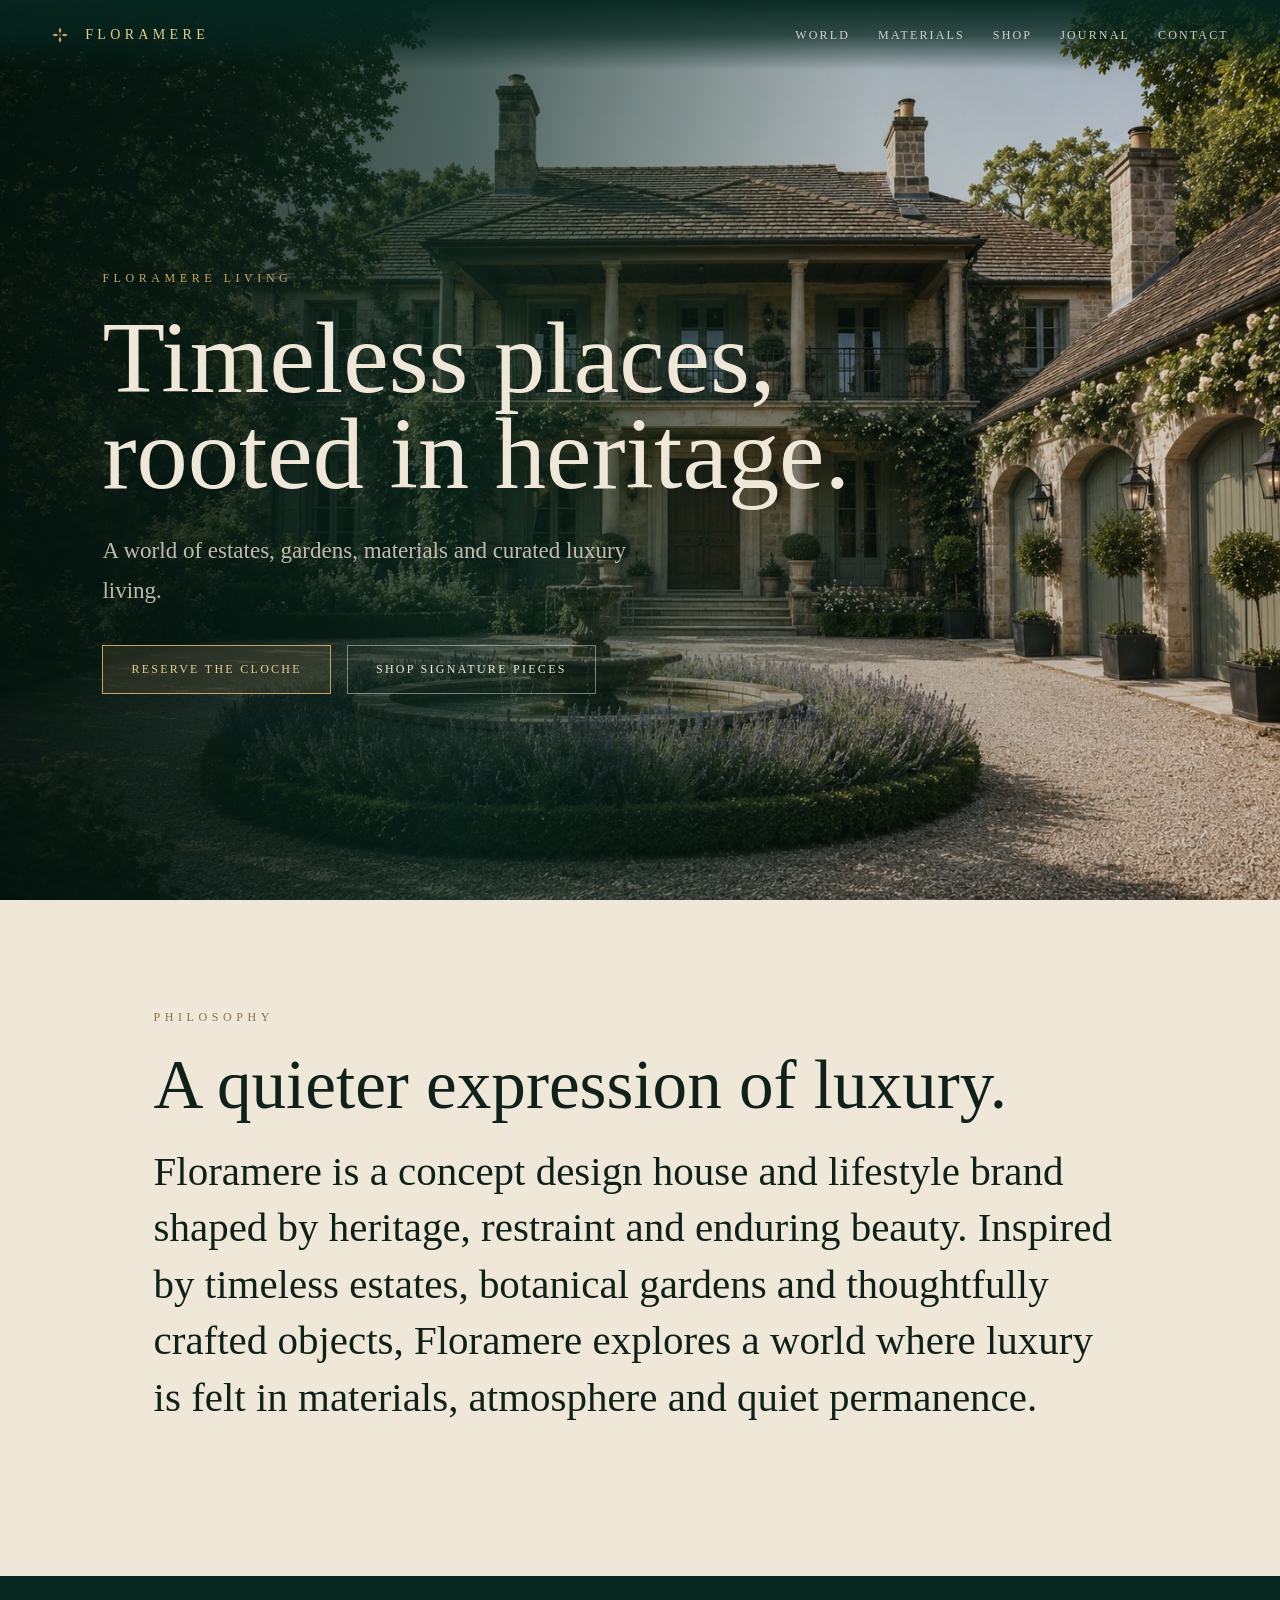
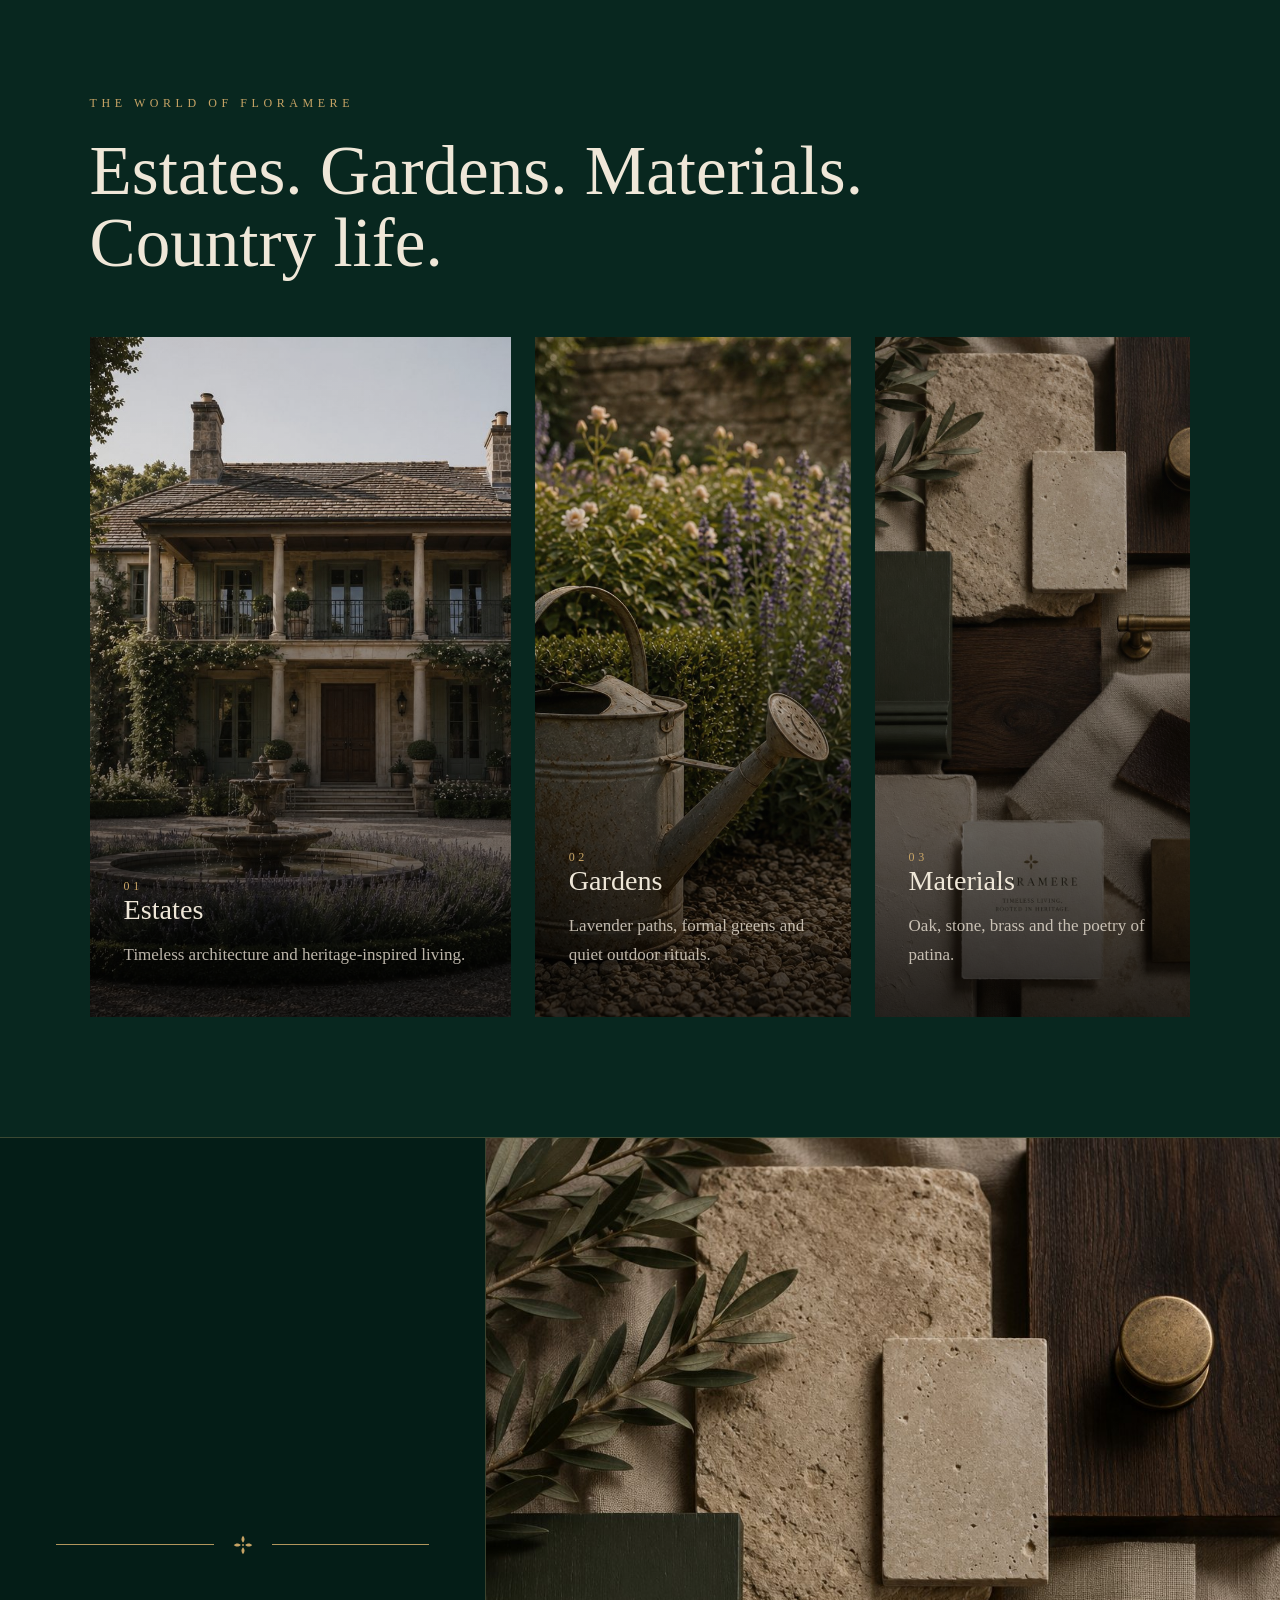
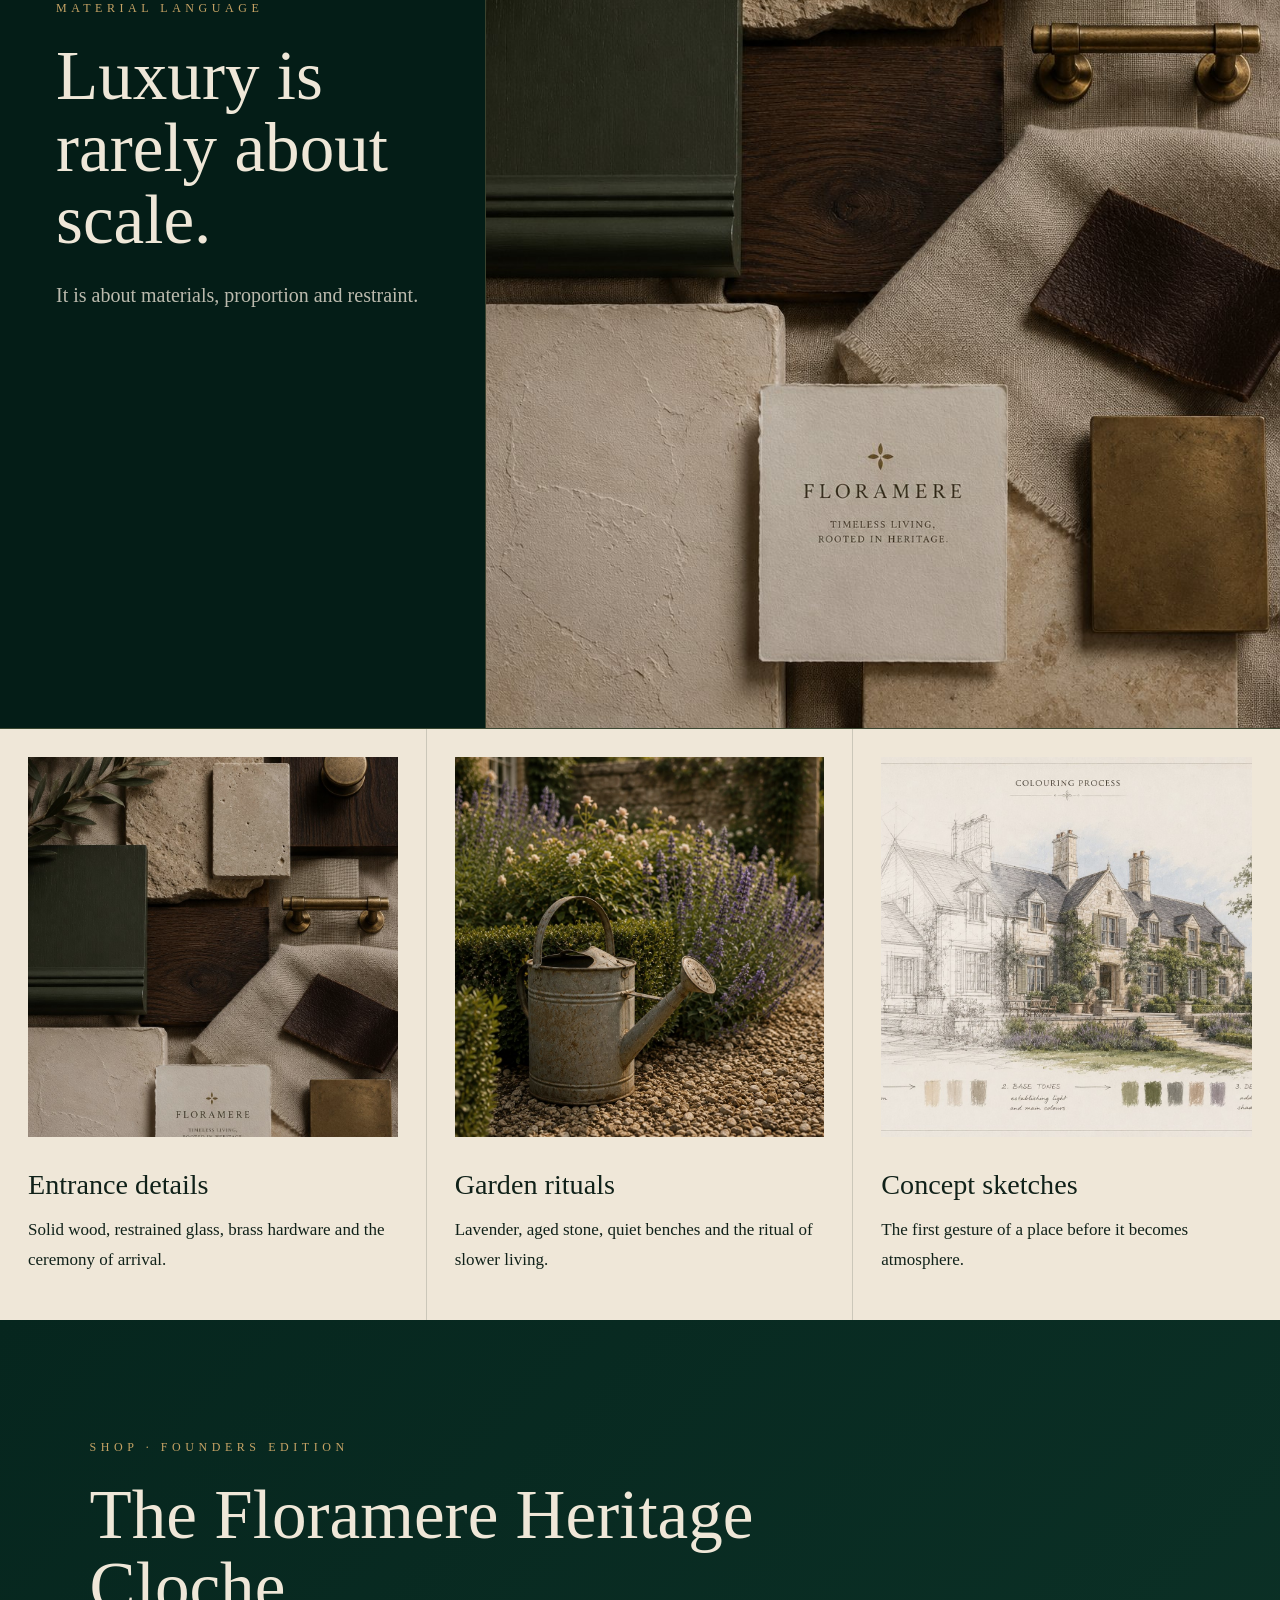
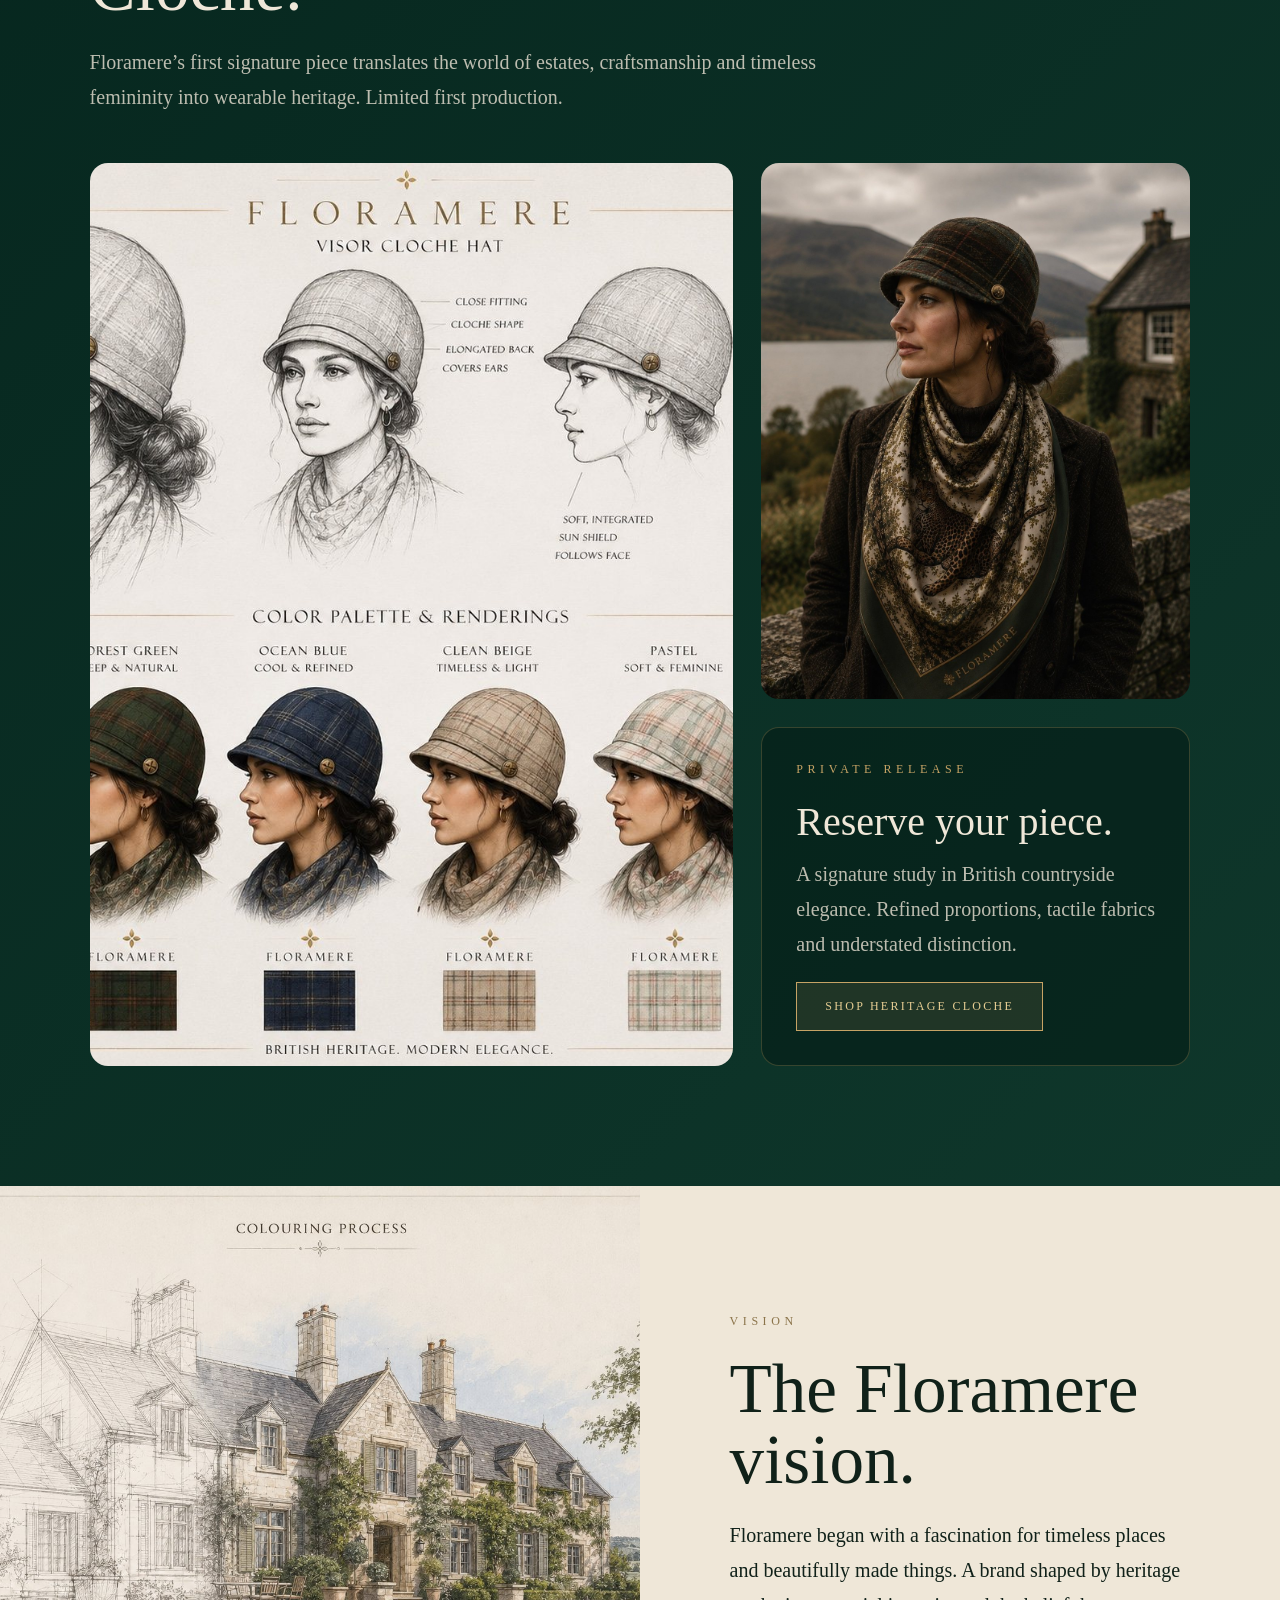
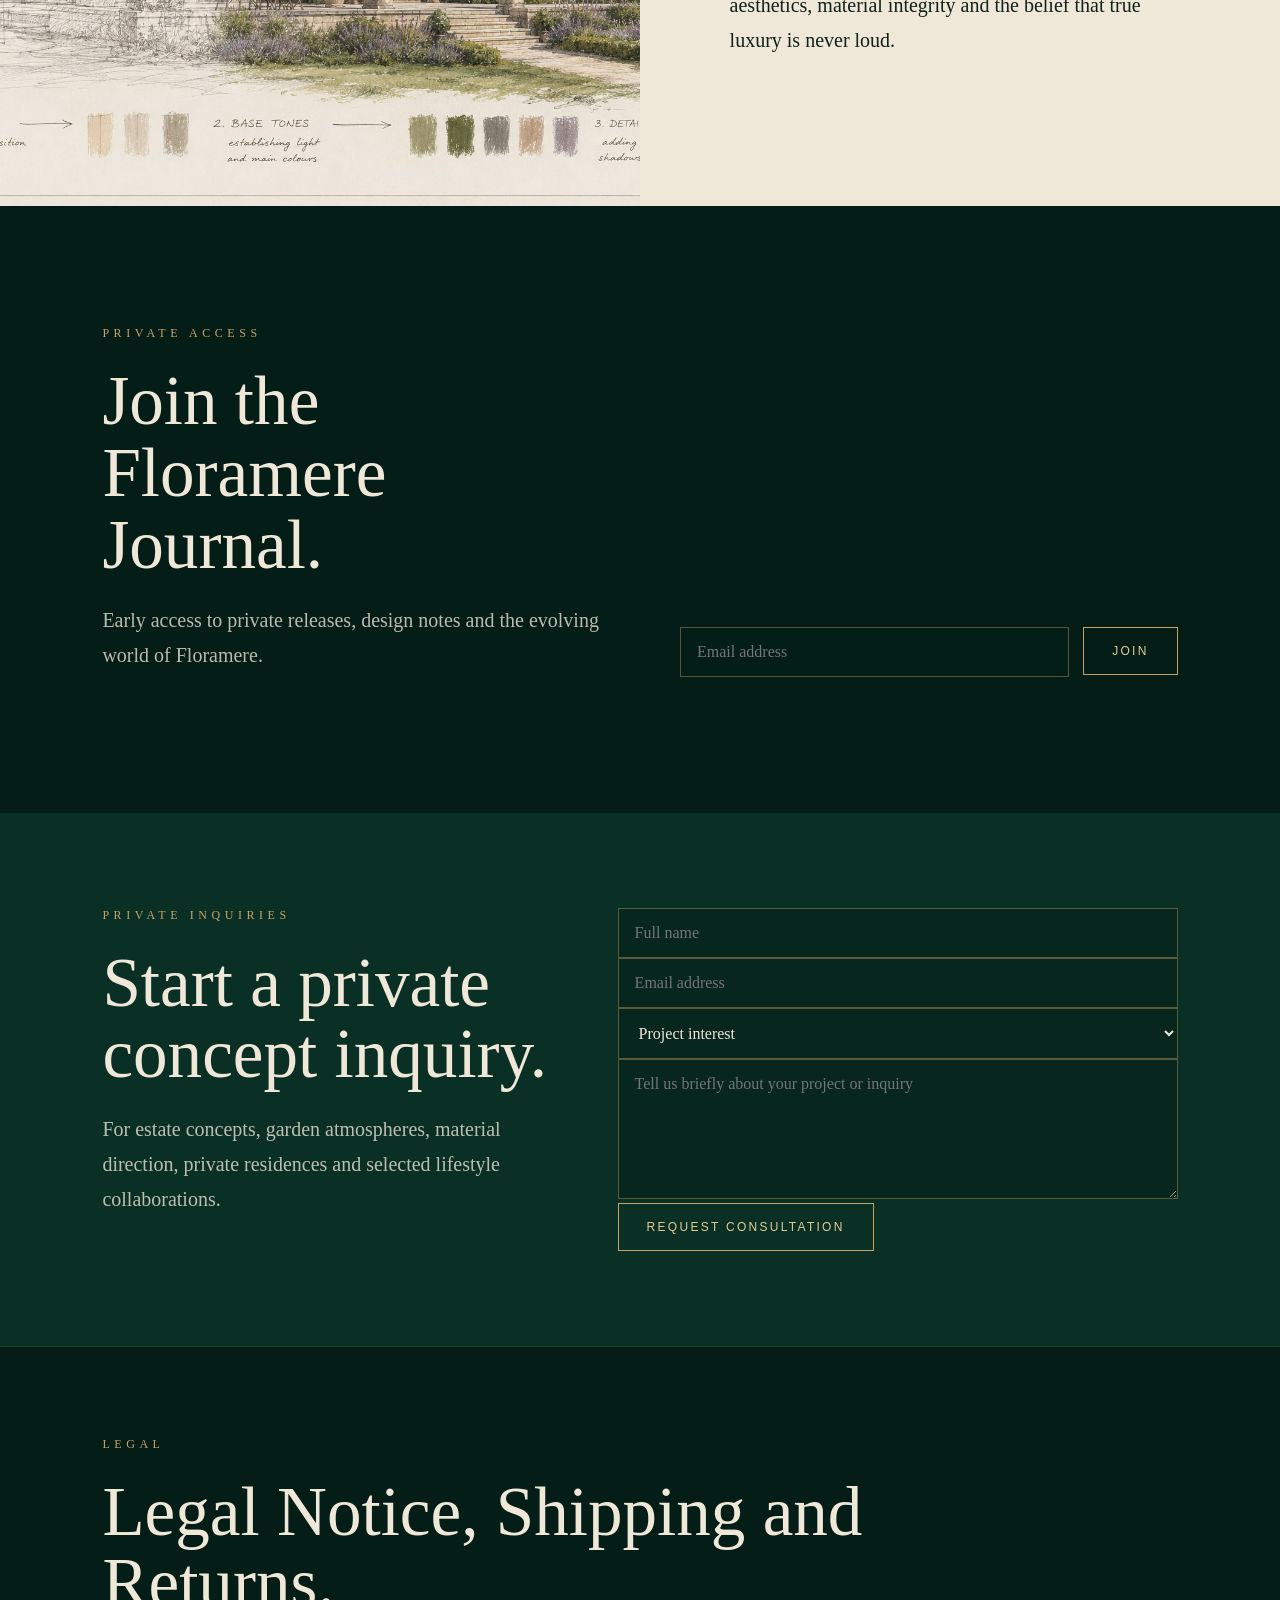
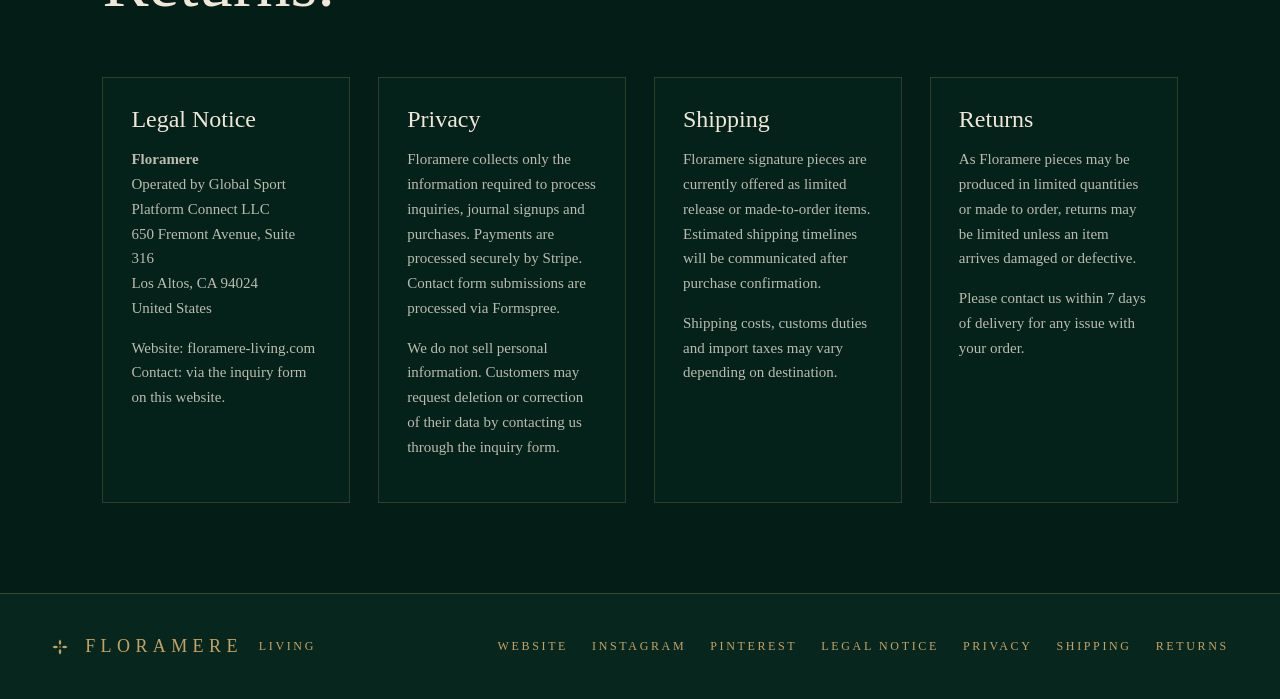
==== commit a8a91a0f: "Restore full homepage with SEO alt text" ====
--- a/index.html
+++ b/index.html
@@ -1,48 +1,231 @@
-<!DOCTYPE html>
+<!doctype html>
 <html lang="en">
 <head>
-<meta charset="UTF-8">
-<meta name="viewport" content="width=device-width, initial-scale=1.0">
-<title>Floramere</title>
+    <title>Floramere | Timeless Country Living, Heritage Materials & Signature Design</title>
+
+<meta name="description" content="Floramere curates timeless country living, heritage craftsmanship, signature hats and refined material worlds inspired by British estates.">
+
+<meta name="keywords" content="luxury interiors, country living, british heritage design, timeless interiors, artisan hats, floramere">
+
+<meta property="og:title" content="Floramere">
+<meta property="og:description" content="Timeless country living. Rooted in heritage.">
+<meta property="og:image" content="https://floramere-living.com/hero-estate.jpg">
+<meta property="og:url" content="https://floramere-living.com/">
+<meta property="og:type" content="website">
+
+<meta name="twitter:card" content="summary_large_image">
+<meta name="twitter:title" content="Floramere">
+<meta name="twitter:description" content="Timeless country living. Rooted in heritage.">
+<meta name="twitter:image" content="https://floramere-living.com/hero-estate.jpg">
+<meta charset="utf-8">
+<meta name="viewport" content="width=device-width,initial-scale=1">
+<title>Floramere Living</title>
+<meta name="description" content="Floramere Living is a concept design house and lifestyle brand shaped by heritage, gardens, materials and quiet luxury.">
+<link rel="icon" href="favicon.svg" type="image/svg+xml">
 <style>
-:root{--emerald:#06261e;--emerald2:#0a3025;--gold:#c6a365;--ivory:#efe7d8}
-*{box-sizing:border-box}
-body{margin:0;font-family:Georgia,"Times New Roman",serif;background:linear-gradient(180deg,var(--emerald),var(--emerald2));color:var(--ivory);min-height:100vh;display:flex;align-items:center;justify-content:center;padding:40px}
-.wrap{max-width:900px;width:100%;text-align:center}
-h1{font-size:84px;font-weight:400;margin:0 0 28px}
-p{font-size:28px;line-height:1.5;margin:0 0 50px}
-.signup{max-width:560px;margin:0 auto 50px;padding:32px;border:1px solid rgba(198,163,101,.35);border-radius:20px;background:rgba(255,255,255,.04)}
-.signup h2{margin:0 0 14px;color:var(--gold);font-size:42px;font-weight:400}
-.signup p{font-size:20px;margin:0 0 22px}
-input{width:100%;padding:18px 20px;border-radius:10px;border:none;font-size:18px;margin-bottom:16px}
-button{width:100%;padding:18px;border:none;border-radius:10px;background:#111;color:var(--gold);font-size:18px;letter-spacing:1px;cursor:pointer}
-.footer a{color:var(--gold);text-decoration:none;margin:0 18px;font-size:20px}
-.copyright{max-width:900px;margin:28px auto 0;text-align:center;font-size:13px;line-height:1.6;color:rgba(239,231,216,.65)}
-@media(max-width:768px){h1{font-size:56px}p{font-size:20px}.signup h2{font-size:32px}.footer a{display:inline-block;margin:8px 10px;font-size:18px}}
-</style>
-</head>
+:root{--emerald:#06261e;--emerald2:#0a3025;--gold:#c6a365;--gold2:#e4cc92;--cream:#efe7d8;--ink:#102119;--muted:rgba(239,231,216,.78)}
+*{box-sizing:border-box}html{scroll-behavior:smooth}body{margin:0;background:var(--emerald);color:var(--cream);font-family:Georgia,"Times New Roman",serif}
+a{color:inherit}.symbol{width:18px;height:18px;color:var(--gold);display:inline-block;vertical-align:middle;flex:0 0 18px}
+.nav{position:fixed;top:0;left:0;right:0;z-index:50;display:flex;justify-content:space-between;align-items:center;padding:26px clamp(24px,4vw,64px);background:linear-gradient(to bottom,rgba(6,38,30,.96),rgba(6,38,30,.72),transparent)}
+.brand{display:flex;align-items:center;gap:16px;text-decoration:none;color:var(--gold2);letter-spacing:.31em;font-size:14px}.nav nav{display:flex;gap:28px}.nav nav a{color:rgba(239,231,216,.86);text-decoration:none;text-transform:uppercase;letter-spacing:.18em;font-size:12px}
+.hero{min-height:100vh;position:relative;display:flex;align-items:center;padding:155px clamp(28px,8vw,120px) 90px;background-image:linear-gradient(90deg,rgba(4,20,15,.88) 0%,rgba(6,38,30,.68) 36%,rgba(6,38,30,.20) 68%,rgba(6,38,30,.06) 100%),url('hero-estate.jpg');background-size:cover;background-position:center;background-repeat:no-repeat}
+.hero-copy{max-width:820px;position:relative;z-index:2}.eyebrow{color:var(--gold);text-transform:uppercase;letter-spacing:.38em;font-size:12px;margin-bottom:24px}.eyebrow.dark{color:#8b744a}
+h1,h2,h3,p{margin-top:0}h1{font-size:clamp(54px,8vw,116px);font-weight:400;line-height:.94;margin-bottom:28px}h2{font-size:clamp(38px,5.4vw,72px);font-weight:400;line-height:1.04;margin-bottom:22px}h3{font-size:clamp(25px,2.2vw,36px);font-weight:400;margin-bottom:14px}
+p{font-size:20px;line-height:1.75;color:var(--muted)}.hero p{font-size:23px;max-width:560px}.hero-actions{display:flex;gap:16px;flex-wrap:wrap;margin-top:34px}
+.button,button{display:inline-block;border:1px solid var(--gold);padding:16px 28px;text-decoration:none;color:var(--gold2);background:transparent;text-transform:uppercase;letter-spacing:.19em;font-size:12px;cursor:pointer}.button.primary,button:hover,.button:hover{background:rgba(198,163,101,.13)}.button.ghost{border-color:rgba(239,231,216,.48);color:var(--cream)}
+.philosophy{padding:110px clamp(28px,12vw,180px);background:var(--cream);color:var(--ink)}.philosophy h2,.philosophy p{color:var(--ink)}.philosophy p{font-size:clamp(27px,3.2vw,46px);line-height:1.38;max-width:1180px}
+.world{padding:120px clamp(28px,7vw,110px);background:#08271f}.section-title{max-width:900px;margin-bottom:58px}.world-grid{display:grid;grid-template-columns:1.2fr .9fr .9fr;gap:24px}
+.world-card{position:relative;overflow:hidden;min-height:560px;background:#041d17}.world-card.large{min-height:680px}.world-card img{position:absolute;inset:0;width:100%;height:100%;object-fit:cover;filter:saturate(.9) contrast(.97)}.world-card:after{content:"";position:absolute;inset:0;background:linear-gradient(to top,rgba(0,0,0,.76),rgba(0,0,0,.08) 65%)}.card-copy{position:absolute;z-index:2;left:34px;right:34px;bottom:30px}.world-card span{color:var(--gold);letter-spacing:.3em;font-size:12px}.world-card p{font-size:17px;max-width:360px}
+.materials{display:grid;grid-template-columns:38% 62%;min-height:720px;border-top:1px solid rgba(198,163,101,.28);border-bottom:1px solid rgba(198,163,101,.28)}.materials-copy{padding:90px 56px;background:#041d17;display:flex;flex-direction:column;justify-content:center;border-right:1px solid rgba(198,163,101,.28)}
+.lockup{display:grid;grid-template-columns:1fr auto 1fr;align-items:center;gap:18px;margin-bottom:45px;color:var(--gold)}.lockup:before,.lockup:after{content:"";height:1px;background:var(--gold);opacity:.9}.lockup .symbol{width:22px;height:22px}.material-visual img{width:100%;height:100%;object-fit:cover;display:block}
+.details{display:grid;grid-template-columns:repeat(3,1fr);background:var(--cream);color:var(--ink)}.details article{padding:28px;border-right:1px solid rgba(16,33,25,.16)}.details article:last-child{border-right:0}.details img{width:100%;height:380px;object-fit:cover;margin-bottom:28px;filter:saturate(.9)}.details h3,.details p{color:var(--ink)}.details p{font-size:17px}
+.collections{padding:120px clamp(28px,7vw,110px);background:linear-gradient(135deg,#06261e,#0f372b)}.collections-copy{max-width:760px;margin-bottom:48px}.signature-grid{display:grid;grid-template-columns:1.5fr 1fr;gap:28px;align-items:stretch}.signature-grid img{width:100%;height:100%;object-fit:cover;border-radius:18px;display:block}.signature-side{display:grid;gap:28px;grid-template-rows:1fr auto}.signature-card{background:rgba(4,29,23,.6);border:1px solid rgba(198,163,101,.25);padding:34px;border-radius:18px}.signature-card h3{font-size:40px;line-height:1.05;margin:12px 0 14px}
+.founder{display:grid;grid-template-columns:1fr 1fr;background:var(--cream);color:var(--ink)}.founder img{width:100%;height:100%;min-height:620px;object-fit:cover}.founder-copy{padding:100px clamp(34px,7vw,110px);align-self:center}.founder-copy h2,.founder-copy p{color:var(--ink)}
+.journal{display:grid;grid-template-columns:1fr 1fr;gap:80px;align-items:end;padding:120px clamp(28px,8vw,120px);background:#041d17}.journal form{display:grid;grid-template-columns:1fr auto;gap:14px;align-items:start}.journal input,.contact input,.contact select,.contact textarea{width:100%;border:1px solid rgba(198,163,101,.42);background:rgba(4,29,23,.45);color:var(--cream);padding:15px 16px;font:16px Georgia,"Times New Roman",serif;outline:none}.form-status{grid-column:1/-1;margin:2px 0 0;font-size:14px;color:var(--gold2)}
+.contact{display:grid;grid-template-columns:1fr minmax(320px,560px);gap:70px;align-items:start;padding:95px clamp(28px,8vw,120px);background:var(--emerald2)}.contact textarea{min-height:140px;resize:vertical}
+.legal{padding:90px clamp(28px,8vw,120px);background:#041d17;border-top:1px solid rgba(198,163,101,.22)}.legal-grid{display:grid;grid-template-columns:repeat(4,1fr);gap:28px}.legal-card{border:1px solid rgba(198,163,101,.22);padding:28px;background:rgba(6,38,30,.45)}.legal-card h3{font-size:24px}.legal-card p{font-size:15px;line-height:1.65}
+footer{display:flex;justify-content:space-between;gap:30px;align-items:center;padding:42px clamp(28px,4vw,64px);border-top:1px solid rgba(198,163,101,.28);color:var(--gold);text-transform:uppercase;letter-spacing:.22em;font-size:12px}.footer-brand{display:flex;align-items:center;gap:16px}footer strong{font-weight:400;font-size:18px;letter-spacing:.3em}.footer-links{display:flex;gap:24px;flex-wrap:wrap}.footer-links a{color:var(--gold);text-decoration:none}
+@media(max-width:980px){.nav nav{display:none}.world-grid,.materials,.founder,.journal,.contact,.signature-grid,.legal-grid{grid-template-columns:1fr}.details{grid-template-columns:1fr 1fr}.world-card.large,.world-card{min-height:500px}.signature-card h3{font-size:30px}}
+@media(max-width:640px){.nav{padding:22px 24px}.brand{font-size:13px}.hero{padding:135px 26px 70px;background-position:center}.world,.collections,.journal,.contact,.legal{padding:80px 26px}.philosophy{padding:78px 26px}.world-grid,.details{grid-template-columns:1fr}.world-card,.world-card.large{min-height:430px}.details article{border-right:0;border-bottom:1px solid rgba(16,33,25,.16)}.journal form{grid-template-columns:1fr}.journal button,.contact button{width:100%}footer{display:block;line-height:2.2}.footer-links{display:block}}
+</style></head>
+
 <body>
-<div class="wrap">
-<h1>Floramere</h1>
-<p>Private releases. Design notes. Heritage inspired living.</p>
-
-<div class="signup">
-<h2>Join the Floramere Journal</h2>
-<p>Private access to new releases, design notes, heritage inspiration and curated Floramere updates.</p>
-<form action="https://formspree.io/f/xvzlyqkg" method="POST">
+<header class="nav">
+<a class="brand" href="#top">
+<svg class="symbol" viewBox="0 0 100 100"><g fill="currentColor"><path d="M50 8 C59 18,60 29,50 40 C40 29,41 18,50 8Z"/><path d="M92 50 C82 59,71 60,60 50 C71 40,82 41,92 50Z"/><path d="M50 92 C41 82,40 71,50 60 C60 71,59 82,50 92Z"/><path d="M8 50 C18 41,29 40,40 50 C29 60,18 59,8 50Z"/><circle cx="50" cy="50" r="4.2"/></g></svg>
+<span>FLORAMERE</span>
+</a>
+<nav>
+<a href="#world">World</a>
+<a href="#materials">Materials</a>
+<a href="#collections">Shop</a>
+<a href="#journal">Journal</a>
+<a href="#contact">Contact</a>
+</nav>
+</header>
+
+<main id="top">
+<section class="hero">
+<div class="hero-copy">
+<div class="eyebrow">Floramere Living</div>
+<h1>Timeless places,<br>rooted in heritage.</h1>
+<p>A world of estates, gardens, materials and curated luxury living.</p>
+<div class="hero-actions">
+<a class="button primary" href="https://buy.stripe.com/00w3cvcZW9uw9nacsJ1Fe00" target="_blank" rel="noopener">Reserve the Cloche</a>
+<a class="button ghost" href="#collections">Shop Signature Pieces</a>
+</div>
+</div>
+</section>
+
+<section class="philosophy">
+<div class="eyebrow dark">Philosophy</div>
+<h2>A quieter expression of luxury.</h2>
+<p>Floramere is a concept design house and lifestyle brand shaped by heritage, restraint and enduring beauty. Inspired by timeless estates, botanical gardens and thoughtfully crafted objects, Floramere explores a world where luxury is felt in materials, atmosphere and quiet permanence.</p>
+</section>
+
+<section class="world" id="world">
+<div class="section-title">
+<div class="eyebrow">The World of Floramere</div>
+<h2>Estates. Gardens. Materials. Country life.</h2>
+</div>
+<div class="world-grid">
+<article class="world-card large"><img src="hero-estate.jpg" alt="Luxury British country estate interior inspiration" ><div class="card-copy"><span>01</span><h3>Estates</h3><p>Timeless architecture and heritage-inspired living.</p></div></article>
+<article class="world-card"><img src="garden.jpg" alt="Refined country garden atmosphere inspired by English estates"><div class="card-copy"><span>02</span><h3>Gardens</h3><p>Lavender paths, formal greens and quiet outdoor rituals.</p></div></article>
+<article class="world-card"><img src="materials.jpg" alt="Heritage materials including oak wood, brass and natural stone"><div class="card-copy"><span>03</span><h3>Materials</h3><p>Oak, stone, brass and the poetry of patina.</p></div></article>
+</div>
+</section>
+
+<section class="materials" id="materials">
+<div class="materials-copy">
+<div class="lockup"><svg class="symbol" viewBox="0 0 100 100"><g fill="currentColor"><path d="M50 8 C59 18,60 29,50 40 C40 29,41 18,50 8Z"/><path d="M92 50 C82 59,71 60,60 50 C71 40,82 41,92 50Z"/><path d="M50 92 C41 82,40 71,50 60 C60 71,59 82,50 92Z"/><path d="M8 50 C18 41,29 40,40 50 C29 60,18 59,8 50Z"/><circle cx="50" cy="50" r="4.2"/></g></svg></div>
+<div class="eyebrow">Material Language</div>
+<h2>Luxury is rarely about scale.</h2>
+<p>It is about materials, proportion and restraint.</p>
+</div>
+<div class="material-visual"><img src="materials.jpg"></div>
+</section>
+
+<section class="details">
+<article><img src="materials.jpg"><h3>Entrance details</h3><p>Solid wood, restrained glass, brass hardware and the ceremony of arrival.</p></article>
+<article><img src="garden.jpg"><h3>Garden rituals</h3><p>Lavender, aged stone, quiet benches and the ritual of slower living.</p></article>
+<article><img src="sketch.jpg"><h3>Concept sketches</h3><p>The first gesture of a place before it becomes atmosphere.</p></article>
+</section>
+
+<section class="collections" id="collections">
+<div class="collections-copy">
+<div class="eyebrow">Shop · Founders Edition</div>
+<h2>The Floramere Heritage Cloche.</h2>
+<p>Floramere’s first signature piece translates the world of estates, craftsmanship and timeless femininity into wearable heritage. Limited first production.</p>
+</div>
+<div class="signature-grid">
+<div><img src="hat-concept.jpg" alt="Floramere artisan luxury hat concept"></div>
+<div class="signature-side">
+<img src="hat-editorial.jpg" alt="Timeless Floramere signature hat editorial">
+<div class="signature-card">
+<div class="eyebrow">Private Release</div>
+<h3>Reserve your piece.</h3>
+<p>A signature study in British countryside elegance. Refined proportions, tactile fabrics and understated distinction.</p>
+<a class="button primary" href="https://buy.stripe.com/00w3cvcZW9uw9nacsJ1Fe00" target="_blank" rel="noopener">Shop Heritage Cloche</a>
+</div>
+</div>
+</div>
+</section>
+
+<section class="founder">
+<img src="sketch.jpg" alt="Floramere design journal sketch with interior concept">
+<div class="founder-copy">
+<div class="eyebrow dark">Vision</div>
+<h2>The Floramere vision.</h2>
+<p>Floramere began with a fascination for timeless places and beautifully made things. A brand shaped by heritage aesthetics, material integrity and the belief that true luxury is never loud.</p>
+</div>
+</section>
+
+<section class="journal" id="journal">
+<div>
+<div class="eyebrow">Private Access</div>
+<h2>Join the Floramere Journal.</h2>
+<p>Early access to private releases, design notes and the evolving world of Floramere.</p>
+</div>
+<form action="https://formspree.io/f/xykoodng" method="POST">
 <input type="email" name="email" placeholder="Email address" required>
-<button type="submit">JOIN THE JOURNAL</button>
+<button type="submit">Join</button>
+<p class="form-status"></p>
 </form>
-</div>
-
-<footer class="footer">
-<a href="impressum.html">Impressum</a>
-<a href="privacy.html">Privacy Policy</a>
-<a href="shipping-returns.html">Shipping & Returns</a>
-<div class="copyright">
-© 2026 Floramere. All rights reserved. Floramere is a brand operated by Global Sport Platform Connect LLC. All content, including text, imagery, branding, designs and visual assets, may not be copied, reproduced, distributed or used without prior written permission.
+</section>
+
+<section class="contact" id="contact">
+<div>
+<div class="eyebrow">Private Inquiries</div>
+<h2>Start a private concept inquiry.</h2>
+<p>For estate concepts, garden atmospheres, material direction, private residences and selected lifestyle collaborations.</p>
+</div>
+<form action="https://formspree.io/f/xykoodng" method="POST">
+<input type="text" name="name" placeholder="Full name" required>
+<input type="email" name="email" placeholder="Email address" required>
+<select name="interest">
+<option>Project interest</option>
+<option>Estate Concept Design</option>
+<option>Garden Design</option>
+<option>Material Direction</option>
+<option>Product / Collaboration</option>
+</select>
+<textarea name="message" placeholder="Tell us briefly about your project or inquiry"></textarea>
+<button type="submit">Request Consultation</button>
+</form>
+</section>
+
+<section class="legal" id="legal">
+<div class="section-title">
+<div class="eyebrow">Legal</div>
+<h2>Legal Notice, Shipping and Returns.</h2>
+</div>
+<div class="legal-grid">
+<div class="legal-card" id="impressum">
+<h3>Legal Notice</h3>
+<p><strong>Floramere</strong><br>
+Operated by Global Sport Platform Connect LLC<br>
+650 Fremont Avenue, Suite 316<br>
+Los Altos, CA 94024<br>
+United States</p>
+<p>Website: floramere-living.com<br>
+Contact: via the inquiry form on this website.</p>
+</div>
+
+<div class="legal-card" id="privacy">
+<h3>Privacy</h3>
+<p>Floramere collects only the information required to process inquiries, journal signups and purchases. Payments are processed securely by Stripe. Contact form submissions are processed via Formspree.</p>
+<p>We do not sell personal information. Customers may request deletion or correction of their data by contacting us through the inquiry form.</p>
+</div>
+
+<div class="legal-card" id="shipping">
+<h3>Shipping</h3>
+<p>Floramere signature pieces are currently offered as limited release or made-to-order items. Estimated shipping timelines will be communicated after purchase confirmation.</p>
+<p>Shipping costs, customs duties and import taxes may vary depending on destination.</p>
+</div>
+
+<div class="legal-card" id="returns">
+<h3>Returns</h3>
+<p>As Floramere pieces may be produced in limited quantities or made to order, returns may be limited unless an item arrives damaged or defective.</p>
+<p>Please contact us within 7 days of delivery for any issue with your order.</p>
+</div>
+</div>
+</section>
+</main>
+
+<footer>
+<div class="footer-brand">
+<svg class="symbol" viewBox="0 0 100 100"><g fill="currentColor"><path d="M50 8 C59 18,60 29,50 40 C40 29,41 18,50 8Z"/><path d="M92 50 C82 59,71 60,60 50 C71 40,82 41,92 50Z"/><path d="M50 92 C41 82,40 71,50 60 C60 71,59 82,50 92Z"/><path d="M8 50 C18 41,29 40,40 50 C29 60,18 59,8 50Z"/><circle cx="50" cy="50" r="4.2"/></g></svg>
+<strong>FLORAMERE</strong><span>Living</span>
+</div>
+<div class="footer-links">
+<a href="https://floramere-living.com">Website</a>
+<a href="https://instagram.com/floramere.living" target="_blank">Instagram</a>
+<a href="https://pinterest.com/floramereliving" target="_blank">Pinterest</a>
+<a href="#impressum">Legal Notice</a>
+<a href="#privacy">Privacy</a>
+<a href="#shipping">Shipping</a>
+<a href="#returns">Returns</a>
 </div>
 </footer>
-</div>
 </body>
-</html>
+</html>
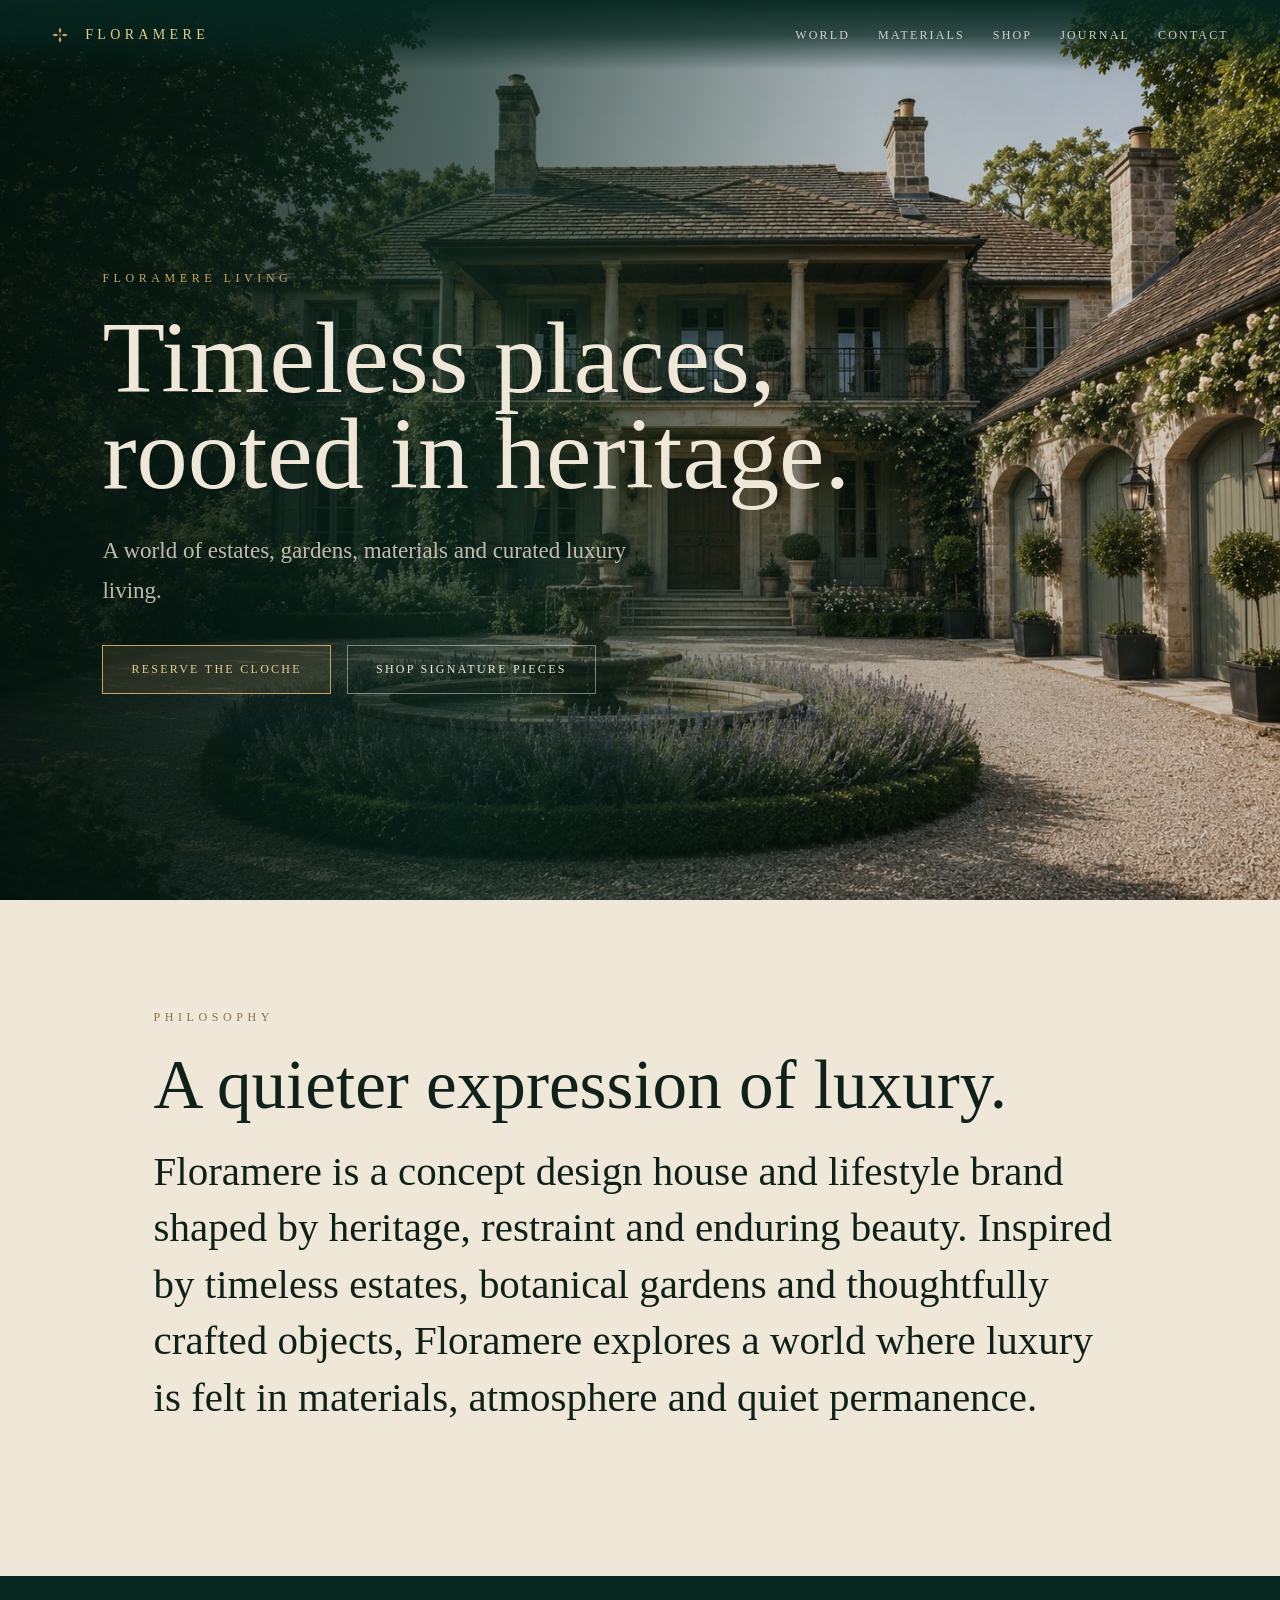
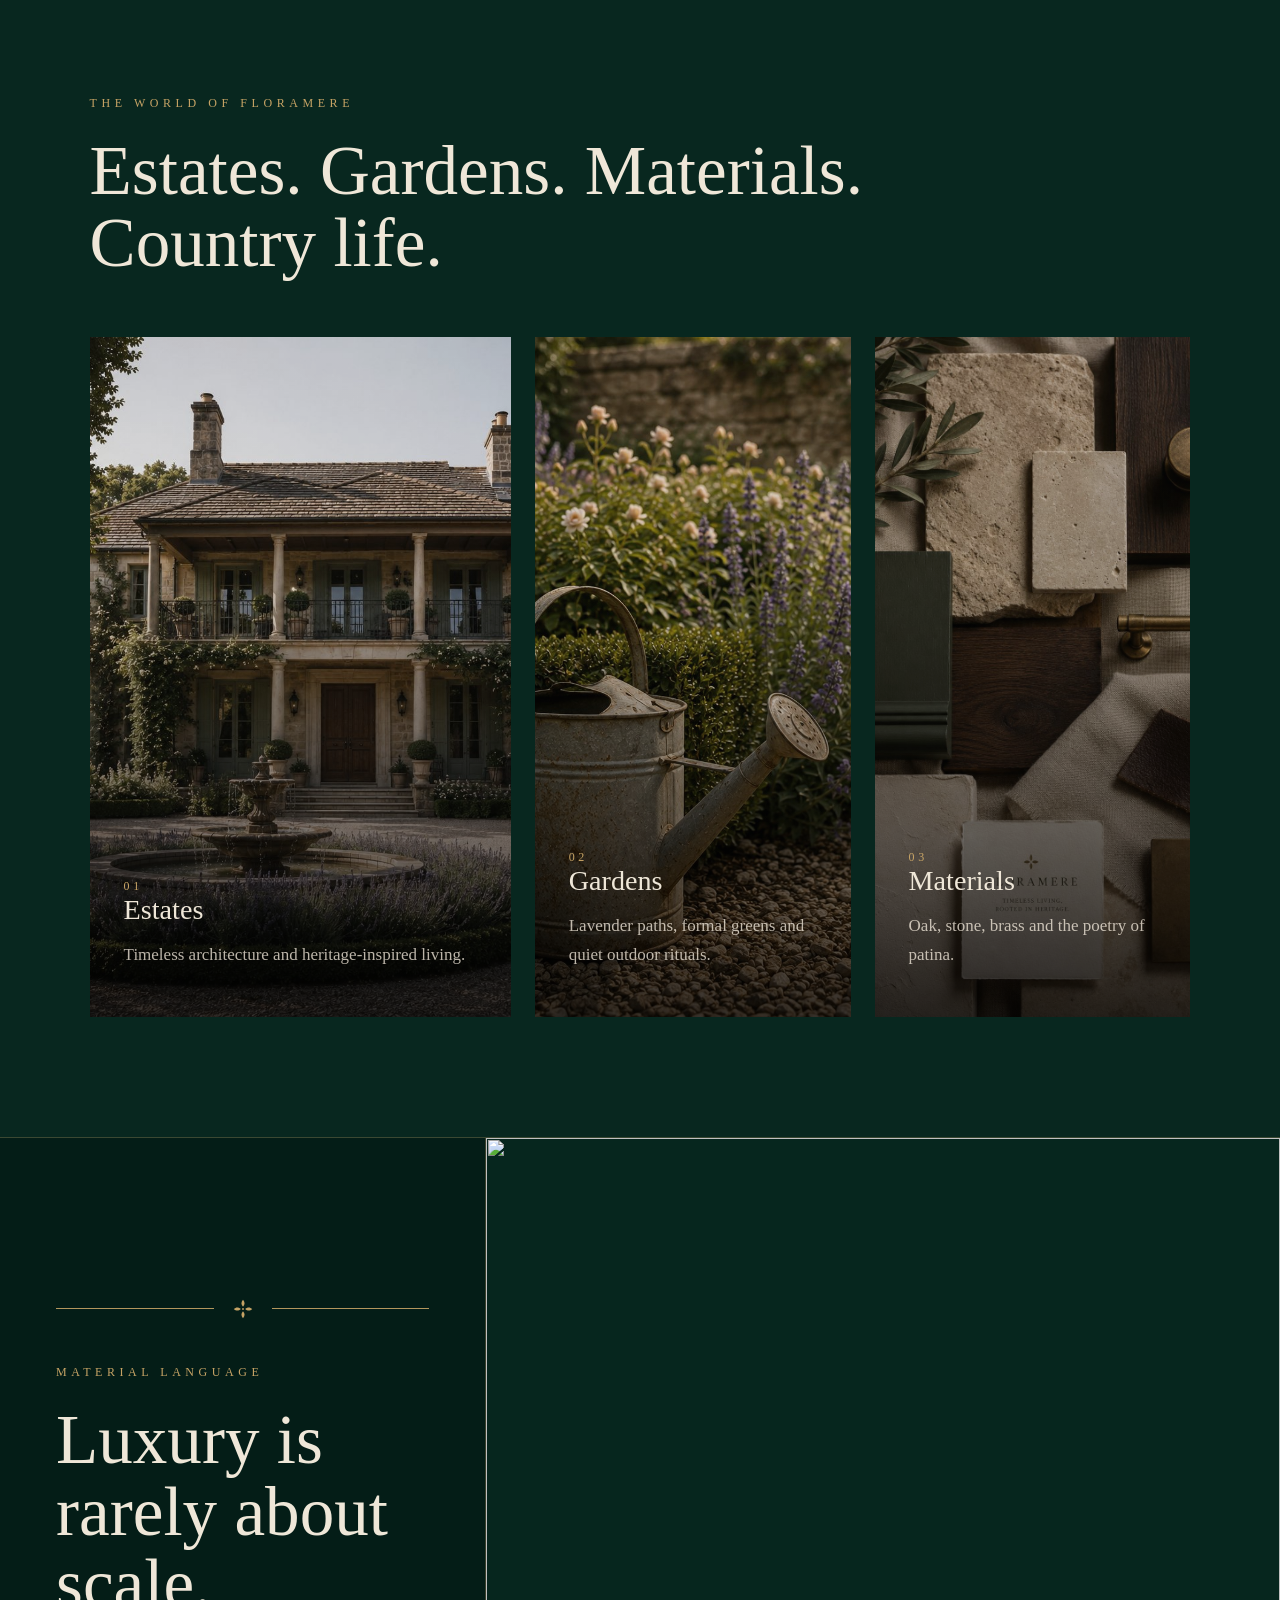
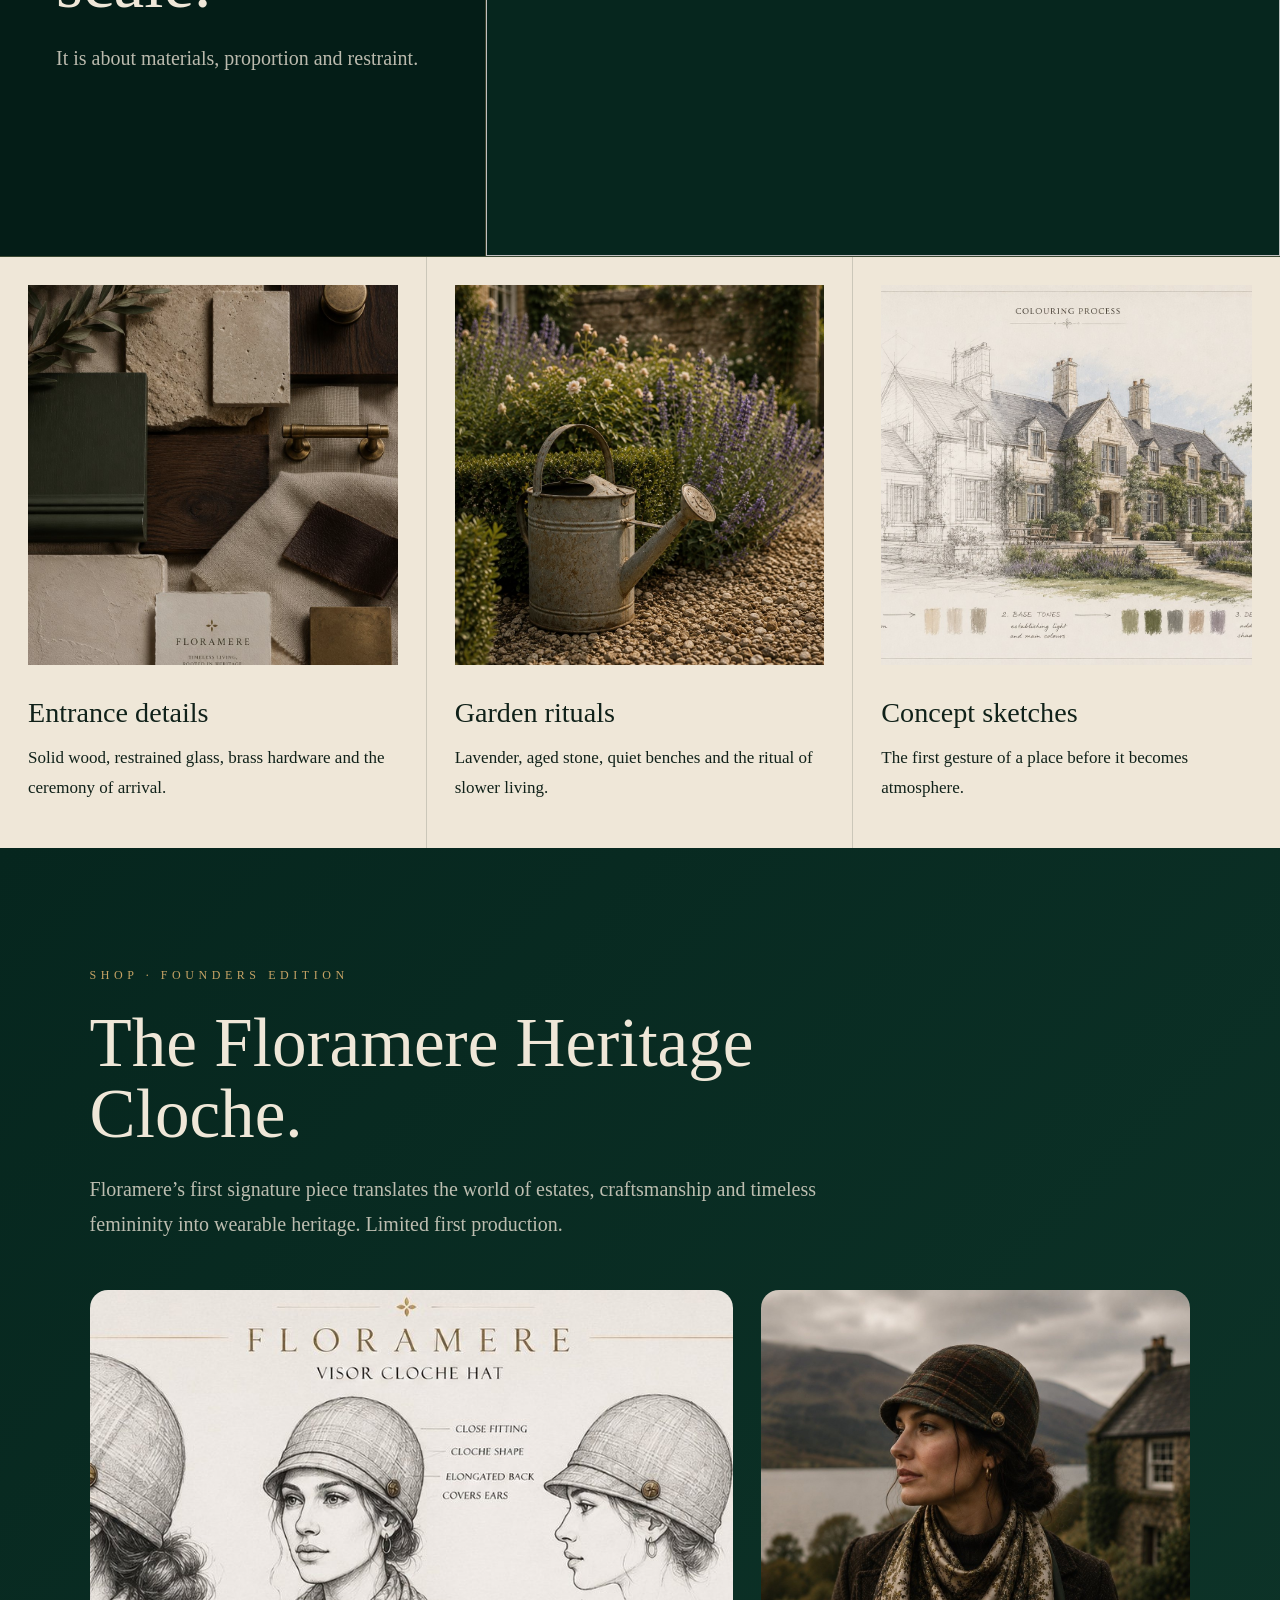
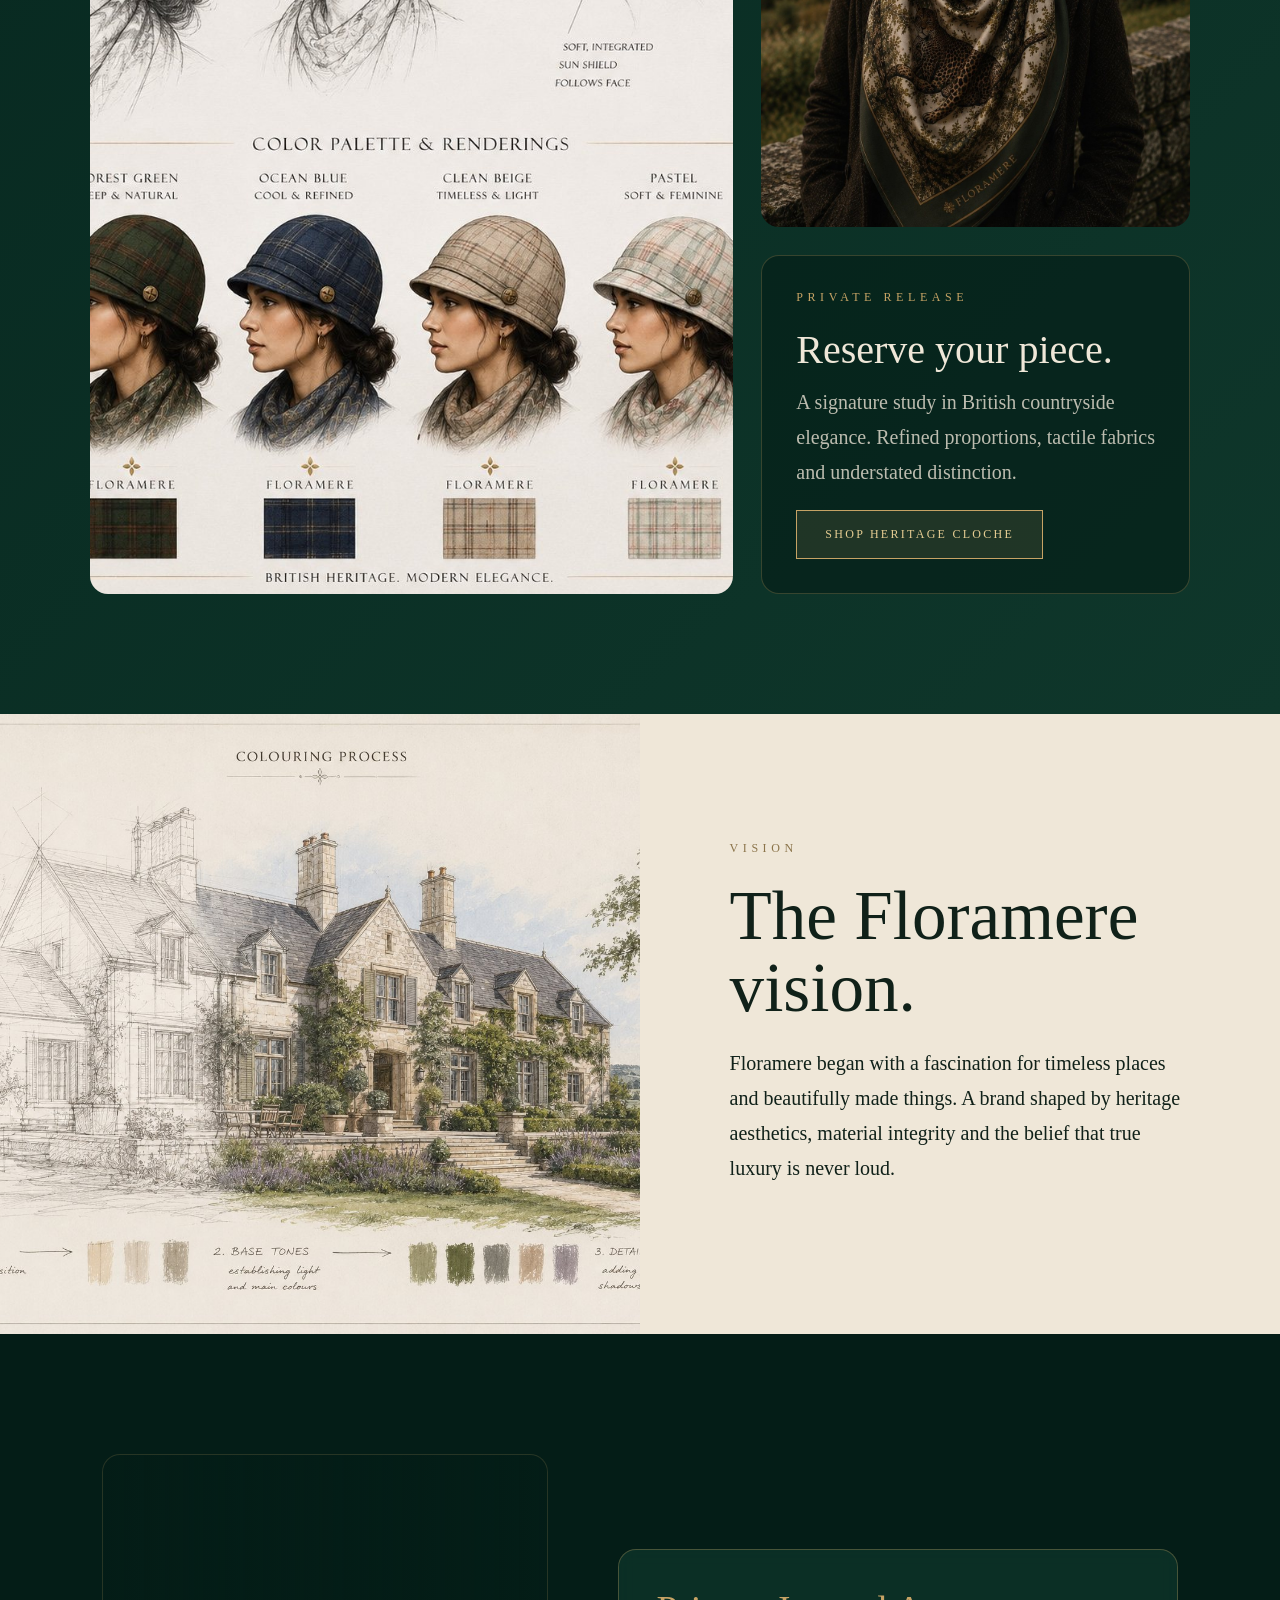
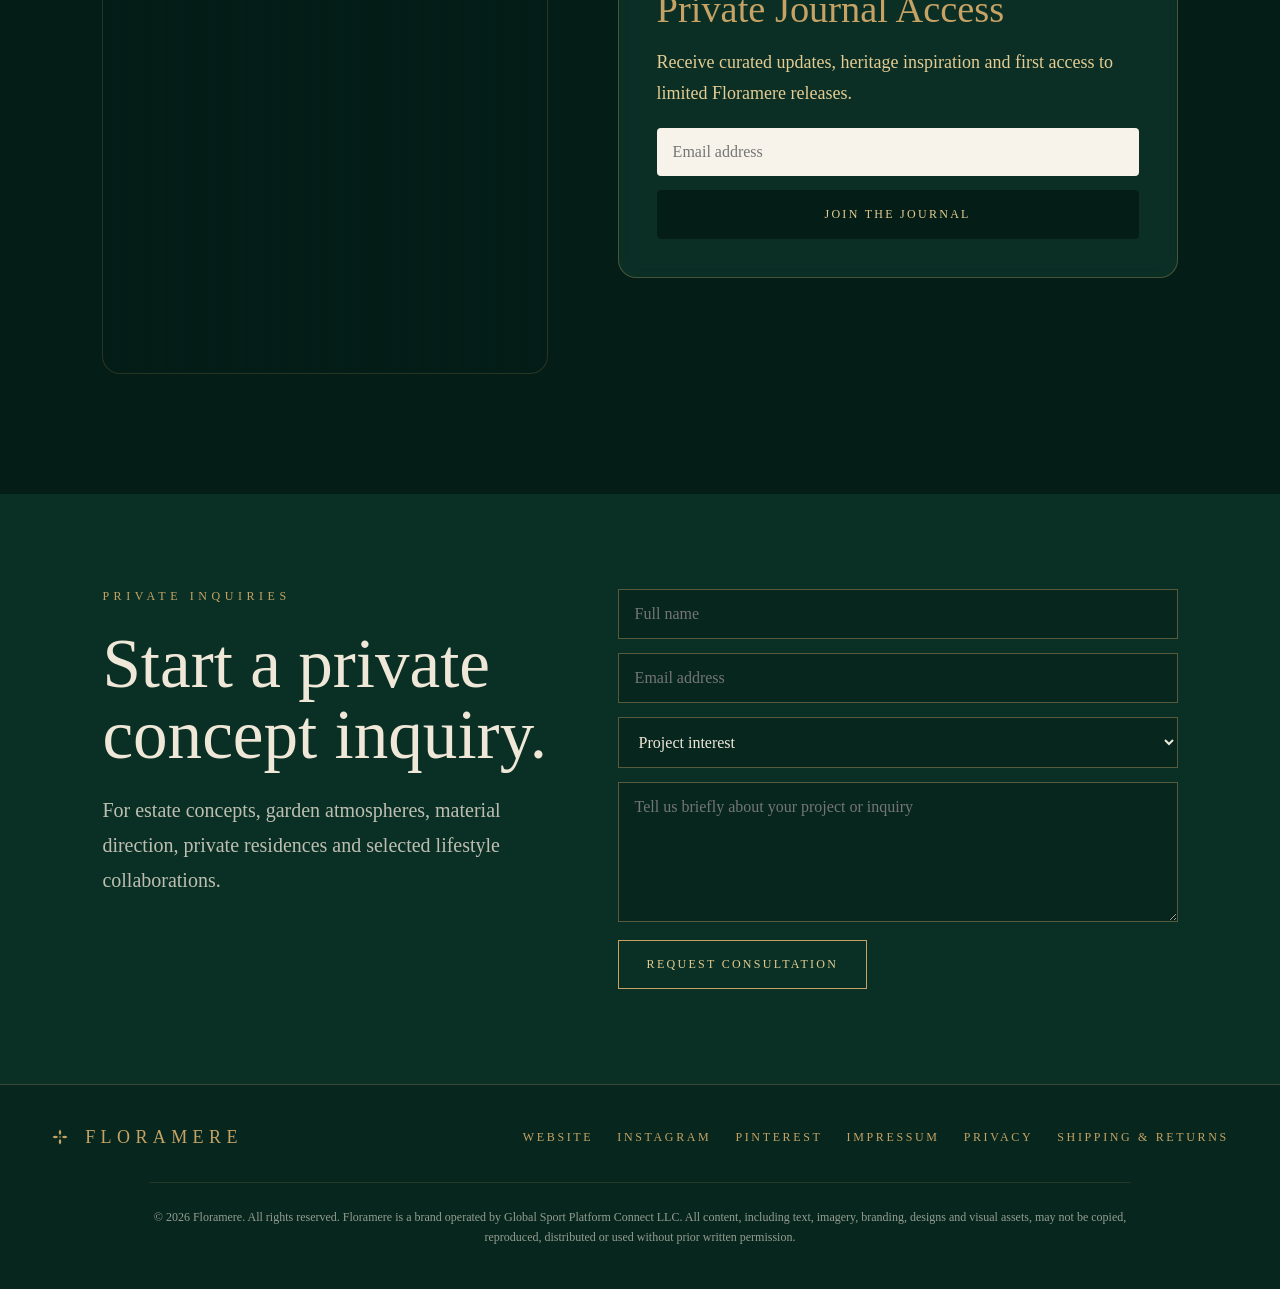
==== commit 0d5822ce: "Add files via upload" ====
--- a/index.html
+++ b/index.html
@@ -1,22 +1,6 @@
 <!doctype html>
 <html lang="en">
 <head>
-    <title>Floramere | Timeless Country Living, Heritage Materials & Signature Design</title>
-
-<meta name="description" content="Floramere curates timeless country living, heritage craftsmanship, signature hats and refined material worlds inspired by British estates.">
-
-<meta name="keywords" content="luxury interiors, country living, british heritage design, timeless interiors, artisan hats, floramere">
-
-<meta property="og:title" content="Floramere">
-<meta property="og:description" content="Timeless country living. Rooted in heritage.">
-<meta property="og:image" content="https://floramere-living.com/hero-estate.jpg">
-<meta property="og:url" content="https://floramere-living.com/">
-<meta property="og:type" content="website">
-
-<meta name="twitter:card" content="summary_large_image">
-<meta name="twitter:title" content="Floramere">
-<meta name="twitter:description" content="Timeless country living. Rooted in heritage.">
-<meta name="twitter:image" content="https://floramere-living.com/hero-estate.jpg">
 <meta charset="utf-8">
 <meta name="viewport" content="width=device-width,initial-scale=1">
 <title>Floramere Living</title>
@@ -32,7 +16,7 @@
 .hero-copy{max-width:820px;position:relative;z-index:2}.eyebrow{color:var(--gold);text-transform:uppercase;letter-spacing:.38em;font-size:12px;margin-bottom:24px}.eyebrow.dark{color:#8b744a}
 h1,h2,h3,p{margin-top:0}h1{font-size:clamp(54px,8vw,116px);font-weight:400;line-height:.94;margin-bottom:28px}h2{font-size:clamp(38px,5.4vw,72px);font-weight:400;line-height:1.04;margin-bottom:22px}h3{font-size:clamp(25px,2.2vw,36px);font-weight:400;margin-bottom:14px}
 p{font-size:20px;line-height:1.75;color:var(--muted)}.hero p{font-size:23px;max-width:560px}.hero-actions{display:flex;gap:16px;flex-wrap:wrap;margin-top:34px}
-.button,button{display:inline-block;border:1px solid var(--gold);padding:16px 28px;text-decoration:none;color:var(--gold2);background:transparent;text-transform:uppercase;letter-spacing:.19em;font-size:12px;cursor:pointer}.button.primary,button:hover,.button:hover{background:rgba(198,163,101,.13)}.button.ghost{border-color:rgba(239,231,216,.48);color:var(--cream)}
+.button,button{display:inline-block;border:1px solid var(--gold);padding:16px 28px;text-decoration:none;color:var(--gold2);background:transparent;text-transform:uppercase;letter-spacing:.19em;font-size:12px;cursor:pointer;font-family:Georgia,"Times New Roman",serif}.button.primary,button:hover,.button:hover{background:rgba(198,163,101,.13)}.button.ghost{border-color:rgba(239,231,216,.48);color:var(--cream)}
 .philosophy{padding:110px clamp(28px,12vw,180px);background:var(--cream);color:var(--ink)}.philosophy h2,.philosophy p{color:var(--ink)}.philosophy p{font-size:clamp(27px,3.2vw,46px);line-height:1.38;max-width:1180px}
 .world{padding:120px clamp(28px,7vw,110px);background:#08271f}.section-title{max-width:900px;margin-bottom:58px}.world-grid{display:grid;grid-template-columns:1.2fr .9fr .9fr;gap:24px}
 .world-card{position:relative;overflow:hidden;min-height:560px;background:#041d17}.world-card.large{min-height:680px}.world-card img{position:absolute;inset:0;width:100%;height:100%;object-fit:cover;filter:saturate(.9) contrast(.97)}.world-card:after{content:"";position:absolute;inset:0;background:linear-gradient(to top,rgba(0,0,0,.76),rgba(0,0,0,.08) 65%)}.card-copy{position:absolute;z-index:2;left:34px;right:34px;bottom:30px}.world-card span{color:var(--gold);letter-spacing:.3em;font-size:12px}.world-card p{font-size:17px;max-width:360px}
@@ -41,191 +25,168 @@
 .details{display:grid;grid-template-columns:repeat(3,1fr);background:var(--cream);color:var(--ink)}.details article{padding:28px;border-right:1px solid rgba(16,33,25,.16)}.details article:last-child{border-right:0}.details img{width:100%;height:380px;object-fit:cover;margin-bottom:28px;filter:saturate(.9)}.details h3,.details p{color:var(--ink)}.details p{font-size:17px}
 .collections{padding:120px clamp(28px,7vw,110px);background:linear-gradient(135deg,#06261e,#0f372b)}.collections-copy{max-width:760px;margin-bottom:48px}.signature-grid{display:grid;grid-template-columns:1.5fr 1fr;gap:28px;align-items:stretch}.signature-grid img{width:100%;height:100%;object-fit:cover;border-radius:18px;display:block}.signature-side{display:grid;gap:28px;grid-template-rows:1fr auto}.signature-card{background:rgba(4,29,23,.6);border:1px solid rgba(198,163,101,.25);padding:34px;border-radius:18px}.signature-card h3{font-size:40px;line-height:1.05;margin:12px 0 14px}
 .founder{display:grid;grid-template-columns:1fr 1fr;background:var(--cream);color:var(--ink)}.founder img{width:100%;height:100%;min-height:620px;object-fit:cover}.founder-copy{padding:100px clamp(34px,7vw,110px);align-self:center}.founder-copy h2,.founder-copy p{color:var(--ink)}
-.journal{display:grid;grid-template-columns:1fr 1fr;gap:80px;align-items:end;padding:120px clamp(28px,8vw,120px);background:#041d17}.journal form{display:grid;grid-template-columns:1fr auto;gap:14px;align-items:start}.journal input,.contact input,.contact select,.contact textarea{width:100%;border:1px solid rgba(198,163,101,.42);background:rgba(4,29,23,.45);color:var(--cream);padding:15px 16px;font:16px Georgia,"Times New Roman",serif;outline:none}.form-status{grid-column:1/-1;margin:2px 0 0;font-size:14px;color:var(--gold2)}
-.contact{display:grid;grid-template-columns:1fr minmax(320px,560px);gap:70px;align-items:start;padding:95px clamp(28px,8vw,120px);background:var(--emerald2)}.contact textarea{min-height:140px;resize:vertical}
-.legal{padding:90px clamp(28px,8vw,120px);background:#041d17;border-top:1px solid rgba(198,163,101,.22)}.legal-grid{display:grid;grid-template-columns:repeat(4,1fr);gap:28px}.legal-card{border:1px solid rgba(198,163,101,.22);padding:28px;background:rgba(6,38,30,.45)}.legal-card h3{font-size:24px}.legal-card p{font-size:15px;line-height:1.65}
-footer{display:flex;justify-content:space-between;gap:30px;align-items:center;padding:42px clamp(28px,4vw,64px);border-top:1px solid rgba(198,163,101,.28);color:var(--gold);text-transform:uppercase;letter-spacing:.22em;font-size:12px}.footer-brand{display:flex;align-items:center;gap:16px}footer strong{font-weight:400;font-size:18px;letter-spacing:.3em}.footer-links{display:flex;gap:24px;flex-wrap:wrap}.footer-links a{color:var(--gold);text-decoration:none}
-@media(max-width:980px){.nav nav{display:none}.world-grid,.materials,.founder,.journal,.contact,.signature-grid,.legal-grid{grid-template-columns:1fr}.details{grid-template-columns:1fr 1fr}.world-card.large,.world-card{min-height:500px}.signature-card h3{font-size:30px}}
-@media(max-width:640px){.nav{padding:22px 24px}.brand{font-size:13px}.hero{padding:135px 26px 70px;background-position:center}.world,.collections,.journal,.contact,.legal{padding:80px 26px}.philosophy{padding:78px 26px}.world-grid,.details{grid-template-columns:1fr}.world-card,.world-card.large{min-height:430px}.details article{border-right:0;border-bottom:1px solid rgba(16,33,25,.16)}.journal form{grid-template-columns:1fr}.journal button,.contact button{width:100%}footer{display:block;line-height:2.2}.footer-links{display:block}}
-</style></head>
-
+.journal{
+  display:grid;
+  grid-template-columns:1fr minmax(320px,560px);
+  gap:70px;
+  align-items:center;
+  padding:120px clamp(28px,8vw,120px);
+  background:#041d17;
+}
+.journal-visual{
+  min-height:520px;
+  border:1px solid rgba(198,163,101,.22);
+  border-radius:18px;
+  background-image:linear-gradient(90deg,rgba(4,29,23,.10),rgba(4,29,23,.88)),url('journal-bg.jpeg');
+  background-size:cover;
+  background-position:center;
+  opacity:.82;
+}
+.journal-card{
+  width:100%;
+  background:rgba(15,55,43,.72);
+  border:1px solid rgba(198,163,101,.32);
+  border-radius:18px;
+  padding:38px;
+  text-align:left;
+  backdrop-filter:blur(8px);
+}
+.journal-card h3{
+  color:var(--gold);
+  font-size:clamp(30px,3vw,44px);
+  line-height:1.1;
+  margin-bottom:16px;
+}
+.journal-card p{
+  color:var(--gold2);
+  font-size:18px;
+}
+.journal-card input{
+  width:100%;
+  background:#f7f3ea;
+  color:#333;
+  border:0;
+  border-radius:4px;
+  padding:15px 16px;
+  font:16px Georgia,"Times New Roman",serif;
+  margin-bottom:14px;
+}
+.journal-card button{
+  width:100%;
+  background:#041d17;
+  color:var(--gold2);
+  border:1px solid #041d17;
+  border-radius:4px;
+}
+.contact{display:grid;grid-template-columns:1fr minmax(320px,560px);gap:70px;align-items:start;padding:95px clamp(28px,8vw,120px);background:var(--emerald2)}.contact input,.contact select,.contact textarea{width:100%;border:1px solid rgba(198,163,101,.42);background:rgba(4,29,23,.45);color:var(--cream);padding:15px 16px;font:16px Georgia,"Times New Roman",serif;outline:none;margin-bottom:14px}.contact textarea{min-height:140px;resize:vertical}
+footer{
+  display:block;
+  padding:42px clamp(28px,4vw,64px);
+  border-top:1px solid rgba(198,163,101,.28);
+  color:var(--gold);
+  text-transform:uppercase;
+  letter-spacing:.22em;
+  font-size:12px;
+}
+.footer-top{
+  display:flex;
+  justify-content:space-between;
+  gap:30px;
+  align-items:center;
+  flex-wrap:wrap;
+}
+.footer-brand{
+  display:flex;
+  align-items:center;
+  gap:16px;
+}
+footer strong{
+  font-weight:400;
+  font-size:18px;
+  letter-spacing:.3em;
+}
+.footer-links{
+  display:flex;
+  gap:24px;
+  flex-wrap:wrap;
+}
+.footer-links a{
+  color:var(--gold);
+  text-decoration:none;
+}
+.copyright{
+  display:block;
+  width:100%;
+  max-width:980px;
+  margin:34px auto 0;
+  padding-top:24px;
+  border-top:1px solid rgba(198,163,101,.16);
+  text-align:center;
+  font-size:12px;
+  line-height:1.7;
+  color:rgba(239,231,216,.62);
+  text-transform:none;
+  letter-spacing:normal;
+}
+@media(max-width:980px){.nav nav{display:none}.world-grid,.materials,.founder,.journal,.contact,.signature-grid{grid-template-columns:1fr}.details{grid-template-columns:1fr 1fr}.world-card.large,.world-card{min-height:500px}.signature-card h3{font-size:30px}}
+@media(max-width:640px){.journal-visual{min-height:360px}.footer-top{display:block;text-align:center}.footer-links{justify-content:center;margin-top:24px}.nav{padding:22px 24px}.brand{font-size:13px}.hero{padding:135px 26px 70px;background-position:center}.world,.collections,.journal,.contact{padding:80px 26px}.philosophy{padding:78px 26px}.world-grid,.details{grid-template-columns:1fr}.world-card,.world-card.large{min-height:430px}.details article{border-right:0;border-bottom:1px solid rgba(16,33,25,.16)}footer{display:block;line-height:2.2}.footer-links{display:block}}
+</style>
+</head>
 <body>
-<header class="nav">
-<a class="brand" href="#top">
-<svg class="symbol" viewBox="0 0 100 100"><g fill="currentColor"><path d="M50 8 C59 18,60 29,50 40 C40 29,41 18,50 8Z"/><path d="M92 50 C82 59,71 60,60 50 C71 40,82 41,92 50Z"/><path d="M50 92 C41 82,40 71,50 60 C60 71,59 82,50 92Z"/><path d="M8 50 C18 41,29 40,40 50 C29 60,18 59,8 50Z"/><circle cx="50" cy="50" r="4.2"/></g></svg>
-<span>FLORAMERE</span>
-</a>
-<nav>
-<a href="#world">World</a>
-<a href="#materials">Materials</a>
-<a href="#collections">Shop</a>
-<a href="#journal">Journal</a>
-<a href="#contact">Contact</a>
-</nav>
-</header>
+<header class="nav"><a class="brand" href="#top"><svg class="symbol" viewBox="0 0 100 100"><g fill="currentColor"><path d="M50 8 C59 18,60 29,50 40 C40 29,41 18,50 8Z"/><path d="M92 50 C82 59,71 60,60 50 C71 40,82 41,92 50Z"/><path d="M50 92 C41 82,40 71,50 60 C60 71,59 82,50 92Z"/><path d="M8 50 C18 41,29 40,40 50 C29 60,18 59,8 50Z"/><circle cx="50" cy="50" r="4.2"/></g></svg><span>FLORAMERE</span></a><nav><a href="#world">World</a><a href="#materials">Materials</a><a href="#collections">Shop</a><a href="#journal">Journal</a><a href="#contact">Contact</a></nav></header>
 
 <main id="top">
-<section class="hero">
-<div class="hero-copy">
-<div class="eyebrow">Floramere Living</div>
-<h1>Timeless places,<br>rooted in heritage.</h1>
-<p>A world of estates, gardens, materials and curated luxury living.</p>
-<div class="hero-actions">
-<a class="button primary" href="https://buy.stripe.com/00w3cvcZW9uw9nacsJ1Fe00" target="_blank" rel="noopener">Reserve the Cloche</a>
-<a class="button ghost" href="#collections">Shop Signature Pieces</a>
-</div>
-</div>
+<section class="hero"><div class="hero-copy"><div class="eyebrow">Floramere Living</div><h1>Timeless places,<br>rooted in heritage.</h1><p>A world of estates, gardens, materials and curated luxury living.</p><div class="hero-actions"><a class="button primary" href="https://buy.stripe.com/fZu8wP0da2240QE8ct1Fe01" target="_blank" rel="noopener">Reserve the Cloche</a><a class="button ghost" href="#collections">Shop Signature Pieces</a></div></div></section>
+<section class="philosophy"><div class="eyebrow dark">Philosophy</div><h2>A quieter expression of luxury.</h2><p>Floramere is a concept design house and lifestyle brand shaped by heritage, restraint and enduring beauty. Inspired by timeless estates, botanical gardens and thoughtfully crafted objects, Floramere explores a world where luxury is felt in materials, atmosphere and quiet permanence.</p></section>
+<section class="world" id="world"><div class="section-title"><div class="eyebrow">The World of Floramere</div><h2>Estates. Gardens. Materials. Country life.</h2></div><div class="world-grid"><article class="world-card large"><img src="hero-estate.jpg"><div class="card-copy"><span>01</span><h3>Estates</h3><p>Timeless architecture and heritage-inspired living.</p></div></article><article class="world-card"><img src="garden.jpg"><div class="card-copy"><span>02</span><h3>Gardens</h3><p>Lavender paths, formal greens and quiet outdoor rituals.</p></div></article><article class="world-card"><img src="materials.jpg"><div class="card-copy"><span>03</span><h3>Materials</h3><p>Oak, stone, brass and the poetry of patina.</p></div></article></div></section>
+<section class="materials" id="materials"><div class="materials-copy"><div class="lockup"><svg class="symbol" viewBox="0 0 100 100"><g fill="currentColor"><path d="M50 8 C59 18,60 29,50 40 C40 29,41 18,50 8Z"/><path d="M92 50 C82 59,71 60,60 50 C71 40,82 41,92 50Z"/><path d="M50 92 C41 82,40 71,50 60 C60 71,59 82,50 92Z"/><path d="M8 50 C18 41,29 40,40 50 C29 60,18 59,8 50Z"/><circle cx="50" cy="50" r="4.2"/></g></svg></div><div class="eyebrow">Material Language</div><h2>Luxury is rarely about scale.</h2><p>It is about materials, proportion and restraint.</p></div><div class="material-visual"><img src="materials-collage.jpeg"></div></section>
+<section class="details"><article><img src="materials.jpg"><h3>Entrance details</h3><p>Solid wood, restrained glass, brass hardware and the ceremony of arrival.</p></article><article><img src="garden.jpg"><h3>Garden rituals</h3><p>Lavender, aged stone, quiet benches and the ritual of slower living.</p></article><article><img src="sketch.jpg"><h3>Concept sketches</h3><p>The first gesture of a place before it becomes atmosphere.</p></article></section>
+<section class="collections" id="collections"><div class="collections-copy"><div class="eyebrow">Shop · Founders Edition</div><h2>The Floramere Heritage Cloche.</h2><p>Floramere’s first signature piece translates the world of estates, craftsmanship and timeless femininity into wearable heritage. Limited first production.</p></div><div class="signature-grid"><div><img src="hat-concept.jpg"></div><div class="signature-side"><img src="hat-editorial.jpg"><div class="signature-card"><div class="eyebrow">Private Release</div><h3>Reserve your piece.</h3><p>A signature study in British countryside elegance. Refined proportions, tactile fabrics and understated distinction.</p><a class="button primary" href="https://buy.stripe.com/fZu8wP0da2240QE8ct1Fe01" target="_blank" rel="noopener">Shop Heritage Cloche</a></div></div></div></section>
+<section class="founder"><img src="sketch.jpg"><div class="founder-copy"><div class="eyebrow dark">Vision</div><h2>The Floramere vision.</h2><p>Floramere began with a fascination for timeless places and beautifully made things. A brand shaped by heritage aesthetics, material integrity and the belief that true luxury is never loud.</p></div></section>
+<section class="journal" id="journal">
+  <div class="journal-visual" aria-hidden="true"></div>
+  <div class="journal-card">
+    <h3>Private Journal Access</h3>
+    <p>Receive curated updates, heritage inspiration and first access to limited Floramere releases.</p>
+    <form action="https://formspree.io/f/xvzlyqkg" method="POST">
+      <input type="email" name="email" placeholder="Email address" required>
+      <button type="submit">Join the Journal</button>
+    </form>
+  </div>
 </section>
-
-<section class="philosophy">
-<div class="eyebrow dark">Philosophy</div>
-<h2>A quieter expression of luxury.</h2>
-<p>Floramere is a concept design house and lifestyle brand shaped by heritage, restraint and enduring beauty. Inspired by timeless estates, botanical gardens and thoughtfully crafted objects, Floramere explores a world where luxury is felt in materials, atmosphere and quiet permanence.</p>
-</section>
-
-<section class="world" id="world">
-<div class="section-title">
-<div class="eyebrow">The World of Floramere</div>
-<h2>Estates. Gardens. Materials. Country life.</h2>
-</div>
-<div class="world-grid">
-<article class="world-card large"><img src="hero-estate.jpg" alt="Luxury British country estate interior inspiration" ><div class="card-copy"><span>01</span><h3>Estates</h3><p>Timeless architecture and heritage-inspired living.</p></div></article>
-<article class="world-card"><img src="garden.jpg" alt="Refined country garden atmosphere inspired by English estates"><div class="card-copy"><span>02</span><h3>Gardens</h3><p>Lavender paths, formal greens and quiet outdoor rituals.</p></div></article>
-<article class="world-card"><img src="materials.jpg" alt="Heritage materials including oak wood, brass and natural stone"><div class="card-copy"><span>03</span><h3>Materials</h3><p>Oak, stone, brass and the poetry of patina.</p></div></article>
-</div>
-</section>
-
-<section class="materials" id="materials">
-<div class="materials-copy">
-<div class="lockup"><svg class="symbol" viewBox="0 0 100 100"><g fill="currentColor"><path d="M50 8 C59 18,60 29,50 40 C40 29,41 18,50 8Z"/><path d="M92 50 C82 59,71 60,60 50 C71 40,82 41,92 50Z"/><path d="M50 92 C41 82,40 71,50 60 C60 71,59 82,50 92Z"/><path d="M8 50 C18 41,29 40,40 50 C29 60,18 59,8 50Z"/><circle cx="50" cy="50" r="4.2"/></g></svg></div>
-<div class="eyebrow">Material Language</div>
-<h2>Luxury is rarely about scale.</h2>
-<p>It is about materials, proportion and restraint.</p>
-</div>
-<div class="material-visual"><img src="materials.jpg"></div>
-</section>
-
-<section class="details">
-<article><img src="materials.jpg"><h3>Entrance details</h3><p>Solid wood, restrained glass, brass hardware and the ceremony of arrival.</p></article>
-<article><img src="garden.jpg"><h3>Garden rituals</h3><p>Lavender, aged stone, quiet benches and the ritual of slower living.</p></article>
-<article><img src="sketch.jpg"><h3>Concept sketches</h3><p>The first gesture of a place before it becomes atmosphere.</p></article>
-</section>
-
-<section class="collections" id="collections">
-<div class="collections-copy">
-<div class="eyebrow">Shop · Founders Edition</div>
-<h2>The Floramere Heritage Cloche.</h2>
-<p>Floramere’s first signature piece translates the world of estates, craftsmanship and timeless femininity into wearable heritage. Limited first production.</p>
-</div>
-<div class="signature-grid">
-<div><img src="hat-concept.jpg" alt="Floramere artisan luxury hat concept"></div>
-<div class="signature-side">
-<img src="hat-editorial.jpg" alt="Timeless Floramere signature hat editorial">
-<div class="signature-card">
-<div class="eyebrow">Private Release</div>
-<h3>Reserve your piece.</h3>
-<p>A signature study in British countryside elegance. Refined proportions, tactile fabrics and understated distinction.</p>
-<a class="button primary" href="https://buy.stripe.com/00w3cvcZW9uw9nacsJ1Fe00" target="_blank" rel="noopener">Shop Heritage Cloche</a>
-</div>
-</div>
-</div>
-</section>
-
-<section class="founder">
-<img src="sketch.jpg" alt="Floramere design journal sketch with interior concept">
-<div class="founder-copy">
-<div class="eyebrow dark">Vision</div>
-<h2>The Floramere vision.</h2>
-<p>Floramere began with a fascination for timeless places and beautifully made things. A brand shaped by heritage aesthetics, material integrity and the belief that true luxury is never loud.</p>
-</div>
-</section>
-
-<section class="journal" id="journal">
-<div>
-<div class="eyebrow">Private Access</div>
-<h2>Join the Floramere Journal.</h2>
-<p>Early access to private releases, design notes and the evolving world of Floramere.</p>
-</div>
-<form action="https://formspree.io/f/xykoodng" method="POST">
-<input type="email" name="email" placeholder="Email address" required>
-<button type="submit">Join</button>
-<p class="form-status"></p>
-</form>
-</section>
-
-<section class="contact" id="contact">
-<div>
-<div class="eyebrow">Private Inquiries</div>
-<h2>Start a private concept inquiry.</h2>
-<p>For estate concepts, garden atmospheres, material direction, private residences and selected lifestyle collaborations.</p>
-</div>
-<form action="https://formspree.io/f/xykoodng" method="POST">
-<input type="text" name="name" placeholder="Full name" required>
-<input type="email" name="email" placeholder="Email address" required>
-<select name="interest">
-<option>Project interest</option>
-<option>Estate Concept Design</option>
-<option>Garden Design</option>
-<option>Material Direction</option>
-<option>Product / Collaboration</option>
-</select>
-<textarea name="message" placeholder="Tell us briefly about your project or inquiry"></textarea>
-<button type="submit">Request Consultation</button>
-</form>
-</section>
-
-<section class="legal" id="legal">
-<div class="section-title">
-<div class="eyebrow">Legal</div>
-<h2>Legal Notice, Shipping and Returns.</h2>
-</div>
-<div class="legal-grid">
-<div class="legal-card" id="impressum">
-<h3>Legal Notice</h3>
-<p><strong>Floramere</strong><br>
-Operated by Global Sport Platform Connect LLC<br>
-650 Fremont Avenue, Suite 316<br>
-Los Altos, CA 94024<br>
-United States</p>
-<p>Website: floramere-living.com<br>
-Contact: via the inquiry form on this website.</p>
-</div>
-
-<div class="legal-card" id="privacy">
-<h3>Privacy</h3>
-<p>Floramere collects only the information required to process inquiries, journal signups and purchases. Payments are processed securely by Stripe. Contact form submissions are processed via Formspree.</p>
-<p>We do not sell personal information. Customers may request deletion or correction of their data by contacting us through the inquiry form.</p>
-</div>
-
-<div class="legal-card" id="shipping">
-<h3>Shipping</h3>
-<p>Floramere signature pieces are currently offered as limited release or made-to-order items. Estimated shipping timelines will be communicated after purchase confirmation.</p>
-<p>Shipping costs, customs duties and import taxes may vary depending on destination.</p>
-</div>
-
-<div class="legal-card" id="returns">
-<h3>Returns</h3>
-<p>As Floramere pieces may be produced in limited quantities or made to order, returns may be limited unless an item arrives damaged or defective.</p>
-<p>Please contact us within 7 days of delivery for any issue with your order.</p>
-</div>
-</div>
-</section>
+<section class="contact" id="contact"><div><div class="eyebrow">Private Inquiries</div><h2>Start a private concept inquiry.</h2><p>For estate concepts, garden atmospheres, material direction, private residences and selected lifestyle collaborations.</p></div><form action="https://formspree.io/f/xykoodng" method="POST"><input type="text" name="name" placeholder="Full name" required><input type="email" name="email" placeholder="Email address" required><select name="interest"><option>Project interest</option><option>Estate Concept Design</option><option>Garden Design</option><option>Material Direction</option><option>Product / Collaboration</option></select><textarea name="message" placeholder="Tell us briefly about your project or inquiry"></textarea><button type="submit">Request Consultation</button></form></section>
 </main>
 
 <footer>
-<div class="footer-brand">
-<svg class="symbol" viewBox="0 0 100 100"><g fill="currentColor"><path d="M50 8 C59 18,60 29,50 40 C40 29,41 18,50 8Z"/><path d="M92 50 C82 59,71 60,60 50 C71 40,82 41,92 50Z"/><path d="M50 92 C41 82,40 71,50 60 C60 71,59 82,50 92Z"/><path d="M8 50 C18 41,29 40,40 50 C29 60,18 59,8 50Z"/><circle cx="50" cy="50" r="4.2"/></g></svg>
-<strong>FLORAMERE</strong><span>Living</span>
-</div>
-<div class="footer-links">
-<a href="https://floramere-living.com">Website</a>
-<a href="https://instagram.com/floramere.living" target="_blank">Instagram</a>
-<a href="https://pinterest.com/floramereliving" target="_blank">Pinterest</a>
-<a href="#impressum">Legal Notice</a>
-<a href="#privacy">Privacy</a>
-<a href="#shipping">Shipping</a>
-<a href="#returns">Returns</a>
-</div>
+  <div class="footer-top">
+    <div class="footer-brand">
+      <svg class="symbol" viewBox="0 0 100 100">
+        <g fill="currentColor">
+          <path d="M50 8 C59 18,60 29,50 40 C40 29,41 18,50 8Z"/>
+          <path d="M92 50 C82 59,71 60,60 50 C71 40,82 41,92 50Z"/>
+          <path d="M50 92 C41 82,40 71,50 60 C60 71,59 82,50 92Z"/>
+          <path d="M8 50 C18 41,29 40,40 50 C29 60,18 59,8 50Z"/>
+          <circle cx="50" cy="50" r="4.2"/>
+        </g>
+      </svg>
+      <strong>FLORAMERE</strong>
+    </div>
+
+    <div class="footer-links">
+      <a href="https://floramere-living.com">Website</a>
+      <a href="https://instagram.com/floramere.living" target="_blank" rel="noopener">Instagram</a>
+      <a href="https://pinterest.com/floramereliving" target="_blank" rel="noopener">Pinterest</a>
+      <a href="impressum.html">Impressum</a>
+      <a href="privacy.html">Privacy</a>
+      <a href="shipping-returns.html">Shipping & Returns</a>
+    </div>
+  </div>
+
+  <div class="copyright">
+    © 2026 Floramere. All rights reserved. Floramere is a brand operated by Global Sport Platform Connect LLC.
+    All content, including text, imagery, branding, designs and visual assets, may not be copied, reproduced,
+    distributed or used without prior written permission.
+  </div>
 </footer>
 </body>
 </html>
